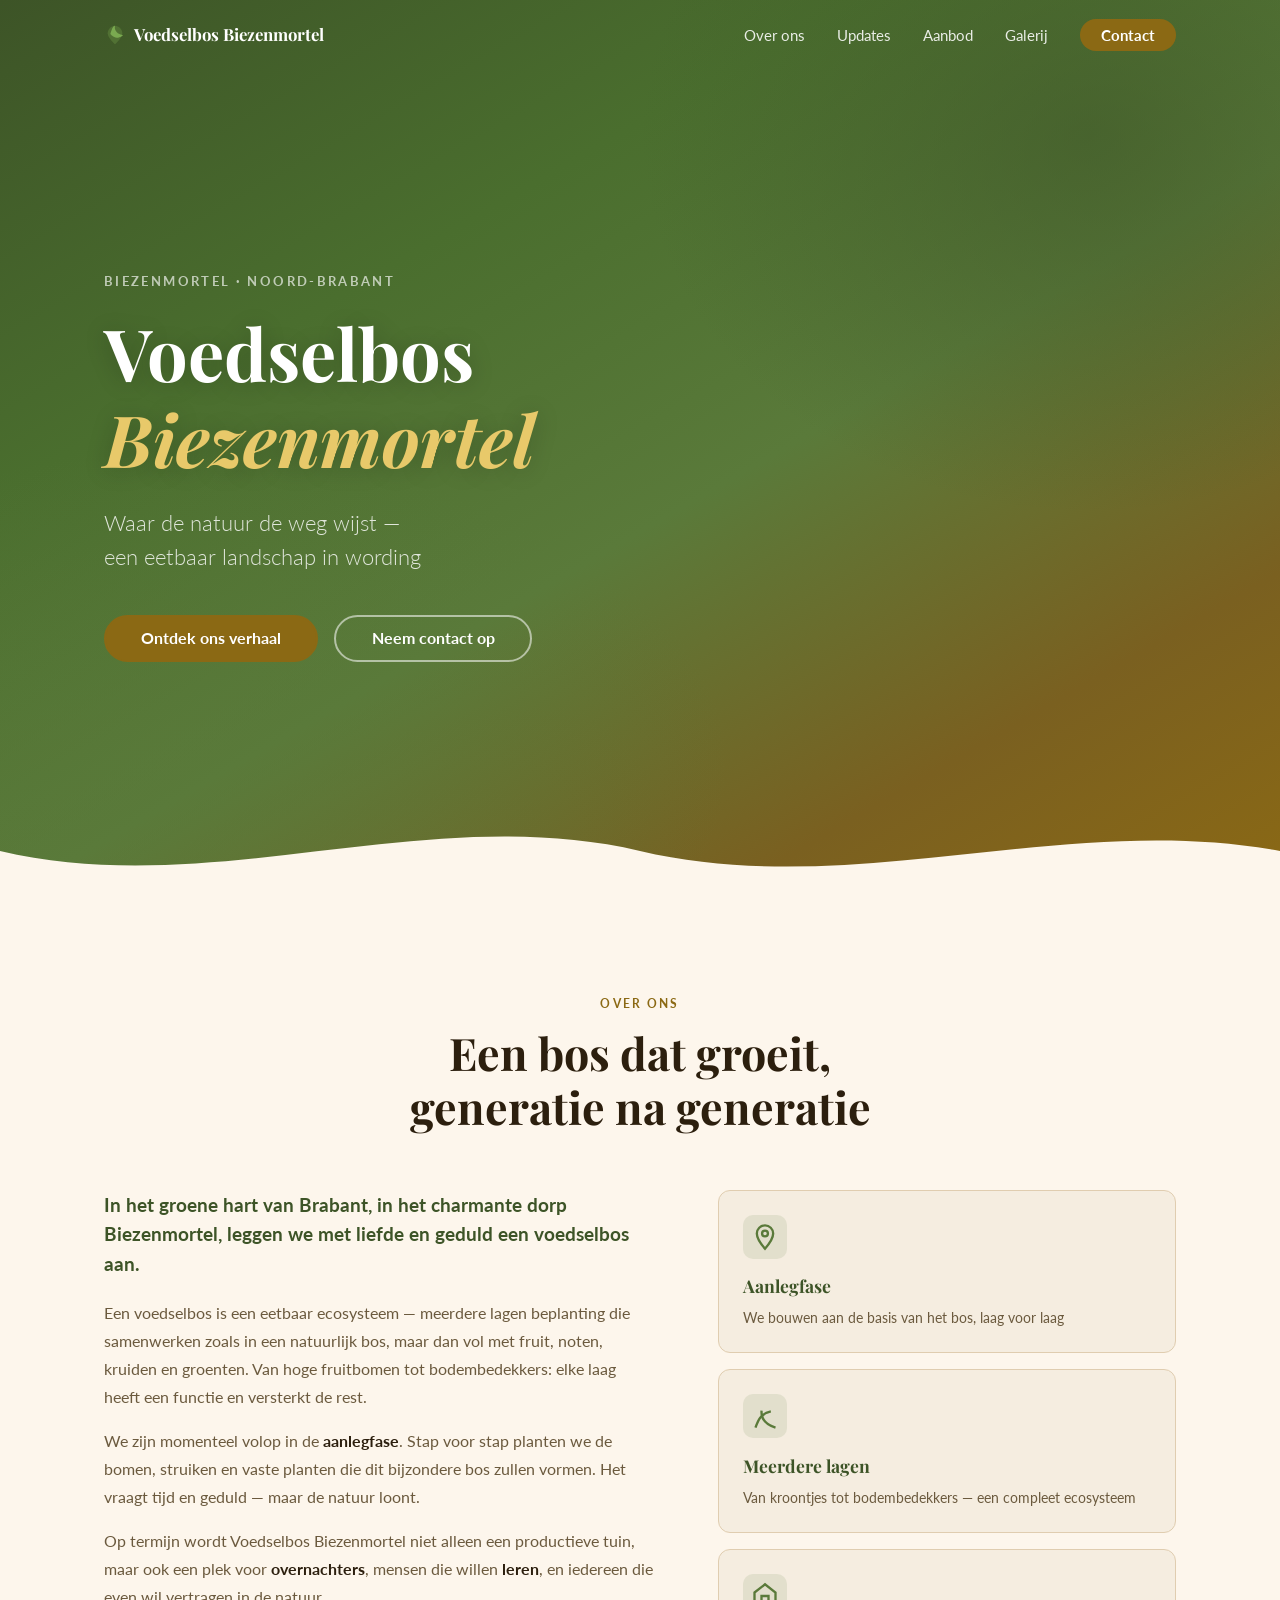
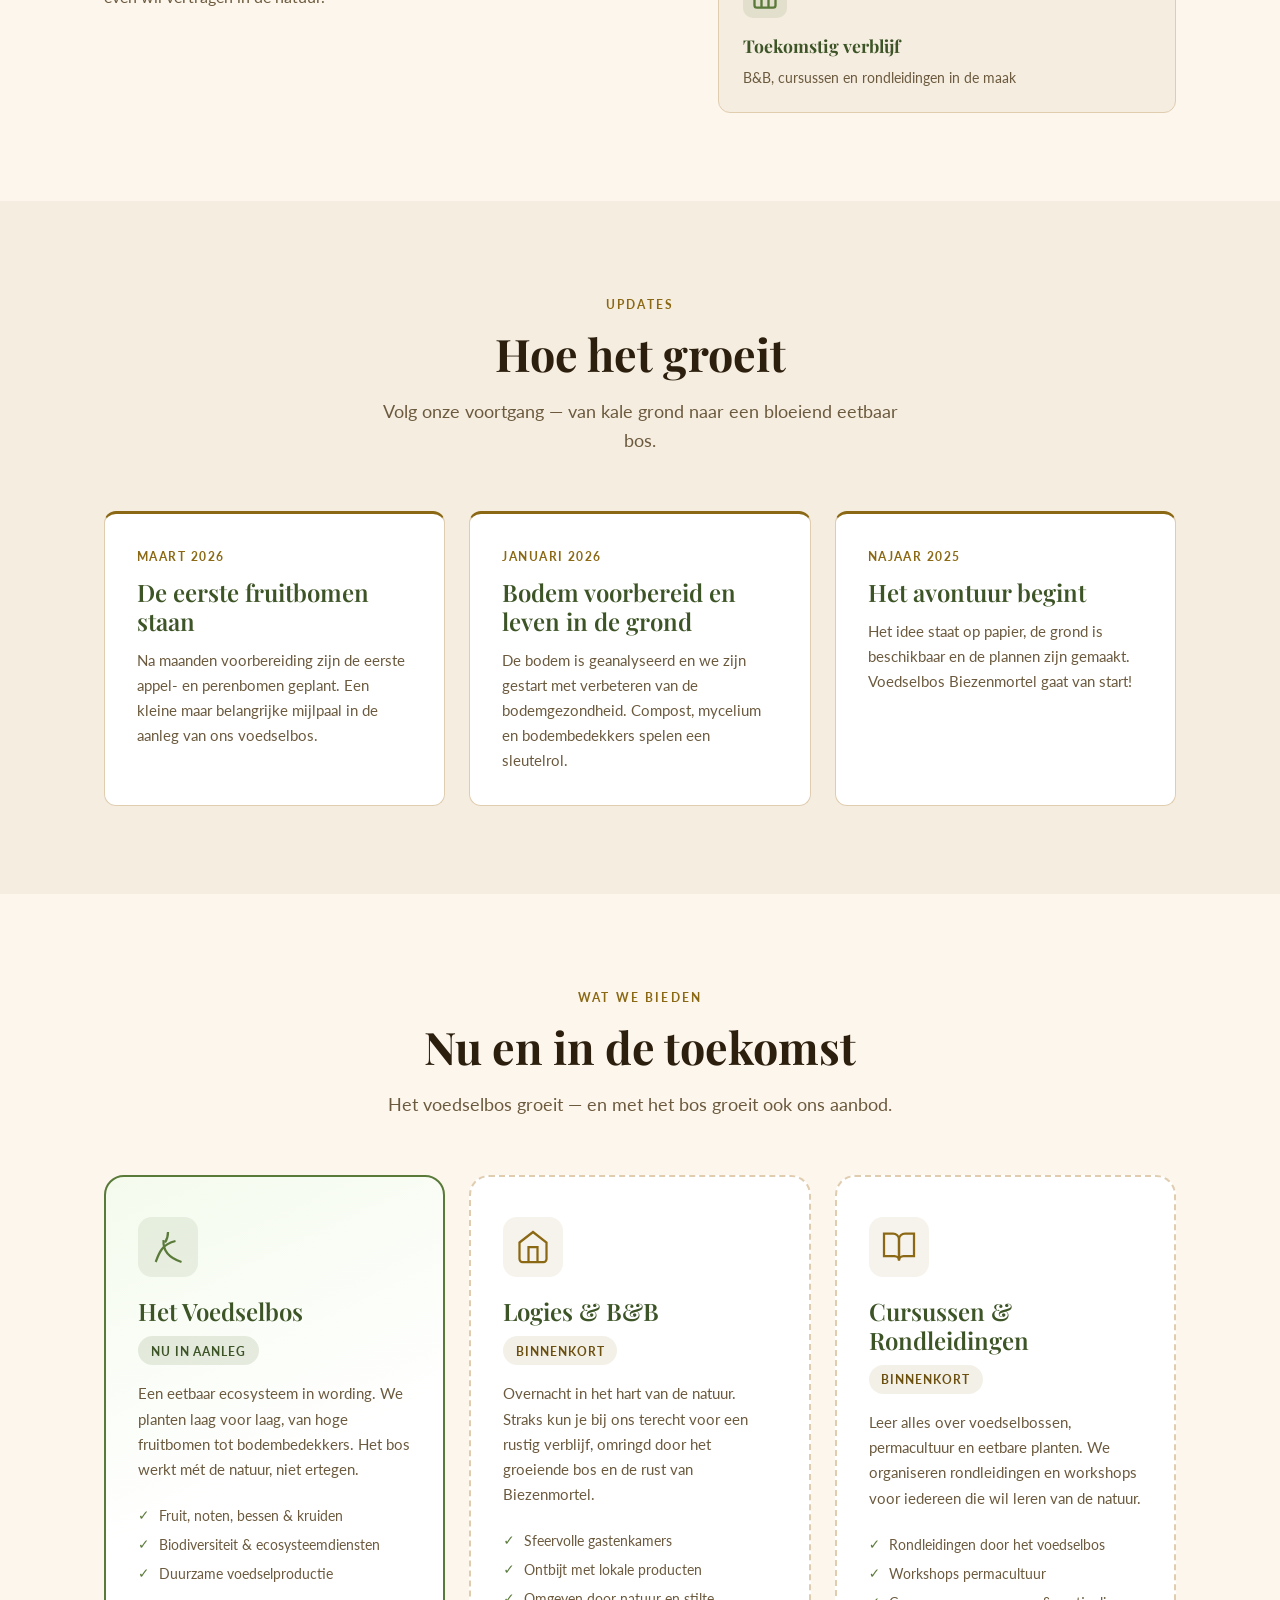
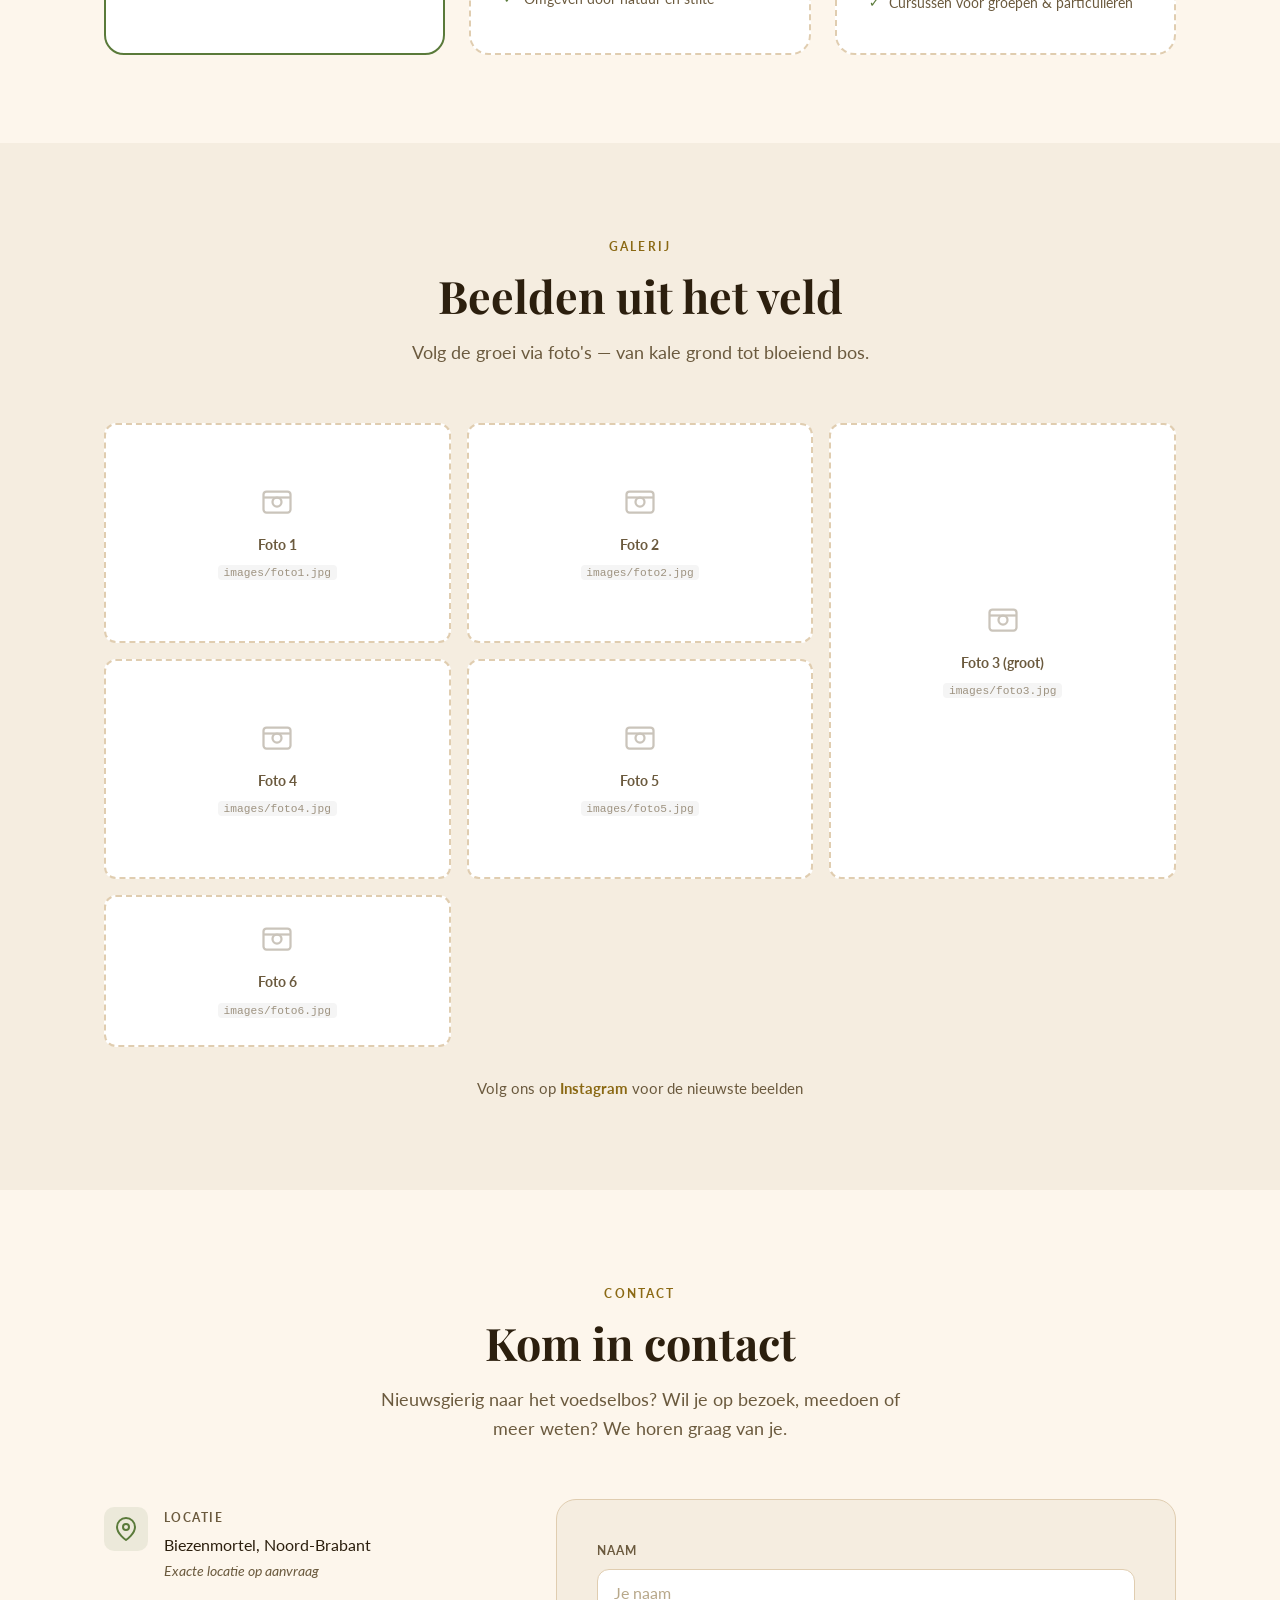
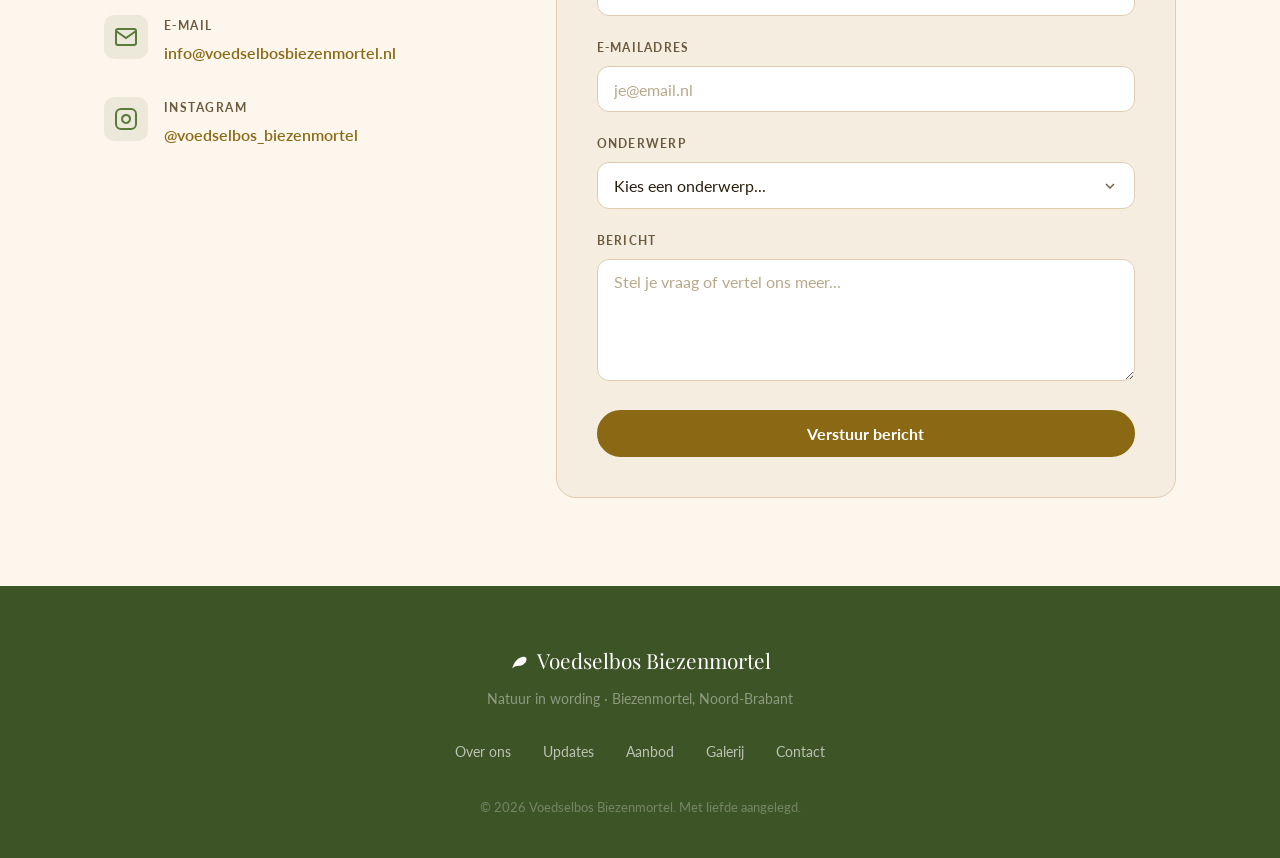
==== index.html @ 5e8f932d "Update index.html Contactgegevens aangepast en tevens test" ====
<!DOCTYPE html>
<html lang="nl">
<head>
  <meta charset="UTF-8">
  <meta name="viewport" content="width=device-width, initial-scale=1.0">
  <title>Voedselbos Biezenmortel — Natuur in wording</title>
  <meta name="description" content="Voedselbos Biezenmortel is een groeiend eetbaar bos in het hart van Brabant. Straks ook met logies (B&amp;B), cursussen en rondleidingen.">
  <meta property="og:title" content="Voedselbos Biezenmortel">
  <meta property="og:description" content="Een groeiend eetbaar landschap in het hart van Brabant — voor mens en natuur.">
  <meta property="og:type" content="website">
  <meta property="og:locale" content="nl_NL">
  <link rel="preconnect" href="https://fonts.googleapis.com">
  <link rel="preconnect" href="https://fonts.gstatic.com" crossorigin>
  <link href="https://fonts.googleapis.com/css2?family=Playfair+Display:ital,wght@0,400;0,600;0,700;1,400&family=Lato:wght@300;400;700&display=swap" rel="stylesheet">
  <link rel="stylesheet" href="styles.css">
</head>
<body>

  <!-- ===================== NAVIGATIE ===================== -->
  <nav id="navbar">
    <div class="nav-container">
      <a href="#" class="nav-logo">
        <svg width="22" height="22" viewBox="0 0 24 24" fill="none" aria-hidden="true"><path d="M12 2C8 2 4 6 4 10c0 5 8 12 8 12s8-7 8-12c0-4-4-8-8-8z" fill="currentColor" opacity=".3"/><path d="M12 2c0 0-1 4 2 7s7 3 7 3-3 3-7 3-7-4-7-4 2-9 5-9z" fill="currentColor"/></svg>
        Voedselbos Biezenmortel
      </a>
      <button class="nav-toggle" id="navToggle" aria-label="Menu openen" aria-expanded="false">
        <span></span><span></span><span></span>
      </button>
      <ul class="nav-links" id="navLinks">
        <li><a href="#over">Over ons</a></li>
        <li><a href="#nieuws">Updates</a></li>
        <li><a href="#aanbod">Aanbod</a></li>
        <li><a href="#galerij">Galerij</a></li>
        <li><a href="#contact" class="nav-cta">Contact</a></li>
      </ul>
    </div>
  </nav>

  <!-- ===================== HERO ===================== -->
  <section id="hero">
    <div class="hero-bg"></div>
    <div class="hero-content">
      <p class="hero-label">Biezenmortel · Noord-Brabant</p>
      <h1>Voedselbos<br><em>Biezenmortel</em></h1>
      <p class="hero-tagline">Waar de natuur de weg wijst —<br>een eetbaar landschap in wording</p>
      <div class="hero-buttons">
        <a href="#over" class="btn btn-primary">Ontdek ons verhaal</a>
        <a href="#contact" class="btn btn-outline">Neem contact op</a>
      </div>
    </div>
    <div class="hero-wave">
      <svg viewBox="0 0 1440 100" preserveAspectRatio="none" xmlns="http://www.w3.org/2000/svg">
        <path d="M0,50 C240,100 480,0 720,50 C960,100 1200,10 1440,50 L1440,100 L0,100 Z" fill="#fdf6ec"/>
      </svg>
    </div>
  </section>

  <!-- ===================== OVER ONS ===================== -->
  <section id="over" class="section">
    <div class="container">
      <div class="section-header">
        <span class="section-label">Over ons</span>
        <h2>Een bos dat groeit,<br>generatie na generatie</h2>
      </div>
      <div class="over-grid">
        <div class="over-text">
          <p class="lead">In het groene hart van Brabant, in het charmante dorp Biezenmortel, leggen we met liefde en geduld een voedselbos aan.</p>
          <p>Een voedselbos is een eetbaar ecosysteem — meerdere lagen beplanting die samenwerken zoals in een natuurlijk bos, maar dan vol met fruit, noten, kruiden en groenten. Van hoge fruitbomen tot bodembedekkers: elke laag heeft een functie en versterkt de rest.</p>
          <p>We zijn momenteel volop in de <strong>aanlegfase</strong>. Stap voor stap planten we de bomen, struiken en vaste planten die dit bijzondere bos zullen vormen. Het vraagt tijd en geduld — maar de natuur loont.</p>
          <p>Op termijn wordt Voedselbos Biezenmortel niet alleen een productieve tuin, maar ook een plek voor <strong>overnachters</strong>, mensen die willen <strong>leren</strong>, en iedereen die even wil vertragen in de natuur.</p>
        </div>
        <div class="over-stats">
          <div class="stat-card">
            <span class="stat-icon">
              <svg width="28" height="28" viewBox="0 0 24 24" fill="none" stroke="currentColor" stroke-width="2"><path d="M12 2a7 7 0 0 1 7 7c0 5-7 13-7 13S5 14 5 9a7 7 0 0 1 7-7z"/><circle cx="12" cy="9" r="2.5"/></svg>
            </span>
            <strong>Aanlegfase</strong>
            <p>We bouwen aan de basis van het bos, laag voor laag</p>
          </div>
          <div class="stat-card">
            <span class="stat-icon">
              <svg width="28" height="28" viewBox="0 0 24 24" fill="none" stroke="currentColor" stroke-width="2"><path d="M17 8C8 10 5.9 16.17 3.82 22"/><path d="M9.05 7.4C8.5 14 12 19 21 22"/></svg>
            </span>
            <strong>Meerdere lagen</strong>
            <p>Van kroontjes tot bodembedekkers — een compleet ecosysteem</p>
          </div>
          <div class="stat-card">
            <span class="stat-icon">
              <svg width="28" height="28" viewBox="0 0 24 24" fill="none" stroke="currentColor" stroke-width="2"><path d="M3 9l9-7 9 7v11a2 2 0 0 1-2 2H5a2 2 0 0 1-2-2z"/><polyline points="9 22 9 12 15 12 15 22"/></svg>
            </span>
            <strong>Toekomstig verblijf</strong>
            <p>B&amp;B, cursussen en rondleidingen in de maak</p>
          </div>
        </div>
      </div>
    </div>
  </section>

  <!-- ===================== NIEUWS / UPDATES ===================== -->
  <section id="nieuws" class="section section-alt">
    <div class="container">
      <div class="section-header">
        <span class="section-label">Updates</span>
        <h2>Hoe het groeit</h2>
        <p class="section-intro">Volg onze voortgang — van kale grond naar een bloeiend eetbaar bos.</p>
      </div>
      <div class="nieuws-grid">
        <article class="nieuws-card">
          <div class="nieuws-datum">Maart 2026</div>
          <h3>De eerste fruitbomen staan</h3>
          <p>Na maanden voorbereiding zijn de eerste appel- en perenbomen geplant. Een kleine maar belangrijke mijlpaal in de aanleg van ons voedselbos.</p>
          <!-- UPDATE: Vervang door jouw eigen nieuwsbericht -->
        </article>
        <article class="nieuws-card">
          <div class="nieuws-datum">Januari 2026</div>
          <h3>Bodem voorbereid en leven in de grond</h3>
          <p>De bodem is geanalyseerd en we zijn gestart met verbeteren van de bodemgezondheid. Compost, mycelium en bodembedekkers spelen een sleutelrol.</p>
          <!-- UPDATE: Vervang door jouw eigen nieuwsbericht -->
        </article>
        <article class="nieuws-card">
          <div class="nieuws-datum">Najaar 2025</div>
          <h3>Het avontuur begint</h3>
          <p>Het idee staat op papier, de grond is beschikbaar en de plannen zijn gemaakt. Voedselbos Biezenmortel gaat van start!</p>
          <!-- UPDATE: Vervang door jouw eigen nieuwsbericht -->
        </article>
      </div>
    </div>
  </section>

  <!-- ===================== AANBOD ===================== -->
  <section id="aanbod" class="section">
    <div class="container">
      <div class="section-header">
        <span class="section-label">Wat we bieden</span>
        <h2>Nu en in de toekomst</h2>
        <p class="section-intro">Het voedselbos groeit — en met het bos groeit ook ons aanbod.</p>
      </div>
      <div class="aanbod-grid">
        <div class="aanbod-card aanbod-active">
          <div class="aanbod-icon">
            <svg width="36" height="36" viewBox="0 0 24 24" fill="none" stroke="currentColor" stroke-width="1.5"><path d="M17 8C8 10 5.9 16.17 3.82 22"/><path d="M9.05 7.4C8.5 14 12 19 21 22"/><path d="M12 2c0 4-2 7-2 7"/></svg>
          </div>
          <h3>Het Voedselbos</h3>
          <span class="badge badge-active">Nu in aanleg</span>
          <p>Een eetbaar ecosysteem in wording. We planten laag voor laag, van hoge fruitbomen tot bodembedekkers. Het bos werkt mét de natuur, niet ertegen.</p>
          <ul>
            <li>Fruit, noten, bessen &amp; kruiden</li>
            <li>Biodiversiteit &amp; ecosysteemdiensten</li>
            <li>Duurzame voedselproductie</li>
          </ul>
        </div>
        <div class="aanbod-card aanbod-toekomst">
          <div class="aanbod-icon">
            <svg width="36" height="36" viewBox="0 0 24 24" fill="none" stroke="currentColor" stroke-width="1.5"><path d="M3 9l9-7 9 7v11a2 2 0 0 1-2 2H5a2 2 0 0 1-2-2z"/><polyline points="9 22 9 12 15 12 15 22"/></svg>
          </div>
          <h3>Logies &amp; B&amp;B</h3>
          <span class="badge badge-toekomst">Binnenkort</span>
          <p>Overnacht in het hart van de natuur. Straks kun je bij ons terecht voor een rustig verblijf, omringd door het groeiende bos en de rust van Biezenmortel.</p>
          <ul>
            <li>Sfeervolle gastenkamers</li>
            <li>Ontbijt met lokale producten</li>
            <li>Omgeven door natuur en stilte</li>
          </ul>
        </div>
        <div class="aanbod-card aanbod-toekomst">
          <div class="aanbod-icon">
            <svg width="36" height="36" viewBox="0 0 24 24" fill="none" stroke="currentColor" stroke-width="1.5"><path d="M2 3h6a4 4 0 0 1 4 4v14a3 3 0 0 0-3-3H2z"/><path d="M22 3h-6a4 4 0 0 0-4 4v14a3 3 0 0 1 3-3h7z"/></svg>
          </div>
          <h3>Cursussen &amp; Rondleidingen</h3>
          <span class="badge badge-toekomst">Binnenkort</span>
          <p>Leer alles over voedselbossen, permacultuur en eetbare planten. We organiseren rondleidingen en workshops voor iedereen die wil leren van de natuur.</p>
          <ul>
            <li>Rondleidingen door het voedselbos</li>
            <li>Workshops permacultuur</li>
            <li>Cursussen voor groepen &amp; particulieren</li>
          </ul>
        </div>
      </div>
    </div>
  </section>

  <!-- ===================== GALERIJ ===================== -->
  <section id="galerij" class="section section-alt">
    <div class="container">
      <div class="section-header">
        <span class="section-label">Galerij</span>
        <h2>Beelden uit het veld</h2>
        <p class="section-intro">Volg de groei via foto's — van kale grond tot bloeiend bos.</p>
      </div>
      <div class="galerij-grid">
        <!--
          HOE FOTO'S TOEVOEGEN:
          1. Maak een map 'images/' in deze projectmap
          2. Zet je foto's daarin (bijv. foto1.jpg, foto2.jpg, ...)
          3. Vervang elke <div class="foto-placeholder"> door:
             <img src="images/foto1.jpg" alt="Jouw beschrijving" class="galerij-foto">
        -->
        <div class="foto-placeholder">
          <div class="foto-inner">
            <svg width="36" height="36" viewBox="0 0 24 24" fill="none" stroke="currentColor" stroke-width="1.5" aria-hidden="true"><rect x="3" y="5" width="18" height="14" rx="2"/><circle cx="12" cy="12" r="3"/><path d="M3 9h18"/></svg>
            <p>Foto 1</p>
            <small><code>images/foto1.jpg</code></small>
          </div>
        </div>
        <div class="foto-placeholder">
          <div class="foto-inner">
            <svg width="36" height="36" viewBox="0 0 24 24" fill="none" stroke="currentColor" stroke-width="1.5" aria-hidden="true"><rect x="3" y="5" width="18" height="14" rx="2"/><circle cx="12" cy="12" r="3"/><path d="M3 9h18"/></svg>
            <p>Foto 2</p>
            <small><code>images/foto2.jpg</code></small>
          </div>
        </div>
        <div class="foto-placeholder foto-tall">
          <div class="foto-inner">
            <svg width="36" height="36" viewBox="0 0 24 24" fill="none" stroke="currentColor" stroke-width="1.5" aria-hidden="true"><rect x="3" y="5" width="18" height="14" rx="2"/><circle cx="12" cy="12" r="3"/><path d="M3 9h18"/></svg>
            <p>Foto 3 (groot)</p>
            <small><code>images/foto3.jpg</code></small>
          </div>
        </div>
        <div class="foto-placeholder">
          <div class="foto-inner">
            <svg width="36" height="36" viewBox="0 0 24 24" fill="none" stroke="currentColor" stroke-width="1.5" aria-hidden="true"><rect x="3" y="5" width="18" height="14" rx="2"/><circle cx="12" cy="12" r="3"/><path d="M3 9h18"/></svg>
            <p>Foto 4</p>
            <small><code>images/foto4.jpg</code></small>
          </div>
        </div>
        <div class="foto-placeholder">
          <div class="foto-inner">
            <svg width="36" height="36" viewBox="0 0 24 24" fill="none" stroke="currentColor" stroke-width="1.5" aria-hidden="true"><rect x="3" y="5" width="18" height="14" rx="2"/><circle cx="12" cy="12" r="3"/><path d="M3 9h18"/></svg>
            <p>Foto 5</p>
            <small><code>images/foto5.jpg</code></small>
          </div>
        </div>
        <div class="foto-placeholder">
          <div class="foto-inner">
            <svg width="36" height="36" viewBox="0 0 24 24" fill="none" stroke="currentColor" stroke-width="1.5" aria-hidden="true"><rect x="3" y="5" width="18" height="14" rx="2"/><circle cx="12" cy="12" r="3"/><path d="M3 9h18"/></svg>
            <p>Foto 6</p>
            <small><code>images/foto6.jpg</code></small>
          </div>
        </div>
      </div>
      <p class="galerij-hint">Volg ons op <a href="https://instagram.com/voedselbos_biezenmortel" target="_blank" rel="noopener">Instagram</a> voor de nieuwste beelden <!-- UPDATE: pas Instagram-link aan --></p>
    </div>
  </section>

  <!-- ===================== CONTACT ===================== -->
  <section id="contact" class="section">
    <div class="container">
      <div class="section-header">
        <span class="section-label">Contact</span>
        <h2>Kom in contact</h2>
        <p class="section-intro">Nieuwsgierig naar het voedselbos? Wil je op bezoek, meedoen of meer weten? We horen graag van je.</p>
      </div>
      <div class="contact-grid">
        <div class="contact-info">
          <div class="contact-item">
            <span class="contact-icon" aria-hidden="true">
              <svg width="24" height="24" viewBox="0 0 24 24" fill="none" stroke="currentColor" stroke-width="2"><path d="M21 10c0 7-9 13-9 13s-9-6-9-13a9 9 0 0 1 18 0z"/><circle cx="12" cy="10" r="3"/></svg>
            </span>
            <div>
              <strong>Locatie</strong>
              <p>Biezenmortel, Noord-Brabant<br><em>Exacte locatie op aanvraag</em></p>
              <!-- UPDATE: Voeg hier het exacte adres toe indien gewenst -->
            </div>
          </div>
          <div class="contact-item">
            <span class="contact-icon" aria-hidden="true">
              <svg width="24" height="24" viewBox="0 0 24 24" fill="none" stroke="currentColor" stroke-width="2"><path d="M4 4h16c1.1 0 2 .9 2 2v12c0 1.1-.9 2-2 2H4c-1.1 0-2-.9-2-2V6c0-1.1.9-2 2-2z"/><polyline points="22,6 12,13 2,6"/></svg>
            </span>
            <div>
              <strong>E-mail</strong>
              <!-- UPDATE: Vervang door jouw echte e-mailadres -->
              <p><a href="mailto:info@voedselbos-biezenmortel.nl">info@voedselbosbiezenmortel.nl</a></p>
            </div>
          </div>
          <div class="contact-item">
            <span class="contact-icon" aria-hidden="true">
              <svg width="24" height="24" viewBox="0 0 24 24" fill="none" stroke="currentColor" stroke-width="2"><rect x="2" y="2" width="20" height="20" rx="5"/><path d="M16 11.37A4 4 0 1 1 12.63 8 4 4 0 0 1 16 11.37z"/><line x1="17.5" y1="6.5" x2="17.51" y2="6.5"/></svg>
            </span>
            <div>
              <strong>Instagram</strong>
              <!-- UPDATE: Vervang door jouw echte Instagram-handle -->
              <p><a href="https://instagram.com/voedselbos_biezenmortel" target="_blank" rel="noopener">@voedselbos_biezenmortel</a></p>
            </div>
          </div>
        </div>

        <!--
          CONTACTFORMULIER:
          Dit formulier gebruikt mailto: — het opent de e-mailclient van de bezoeker.
          Voor een volledig werkend formulier zonder e-mailclient: gebruik Formspree.io (gratis plan)
          Stap: ga naar formspree.io, maak een form aan, vervang action="mailto:..." door
          action="https://formspree.io/f/JOUW_FORM_ID"
        -->
        <form class="contact-form" action="mailto:info@voedselbos-biezenmortel.nl" method="post" enctype="text/plain">
          <div class="form-group">
            <label for="naam">Naam</label>
            <input type="text" id="naam" name="naam" placeholder="Je naam" required autocomplete="name">
          </div>
          <div class="form-group">
            <label for="email">E-mailadres</label>
            <input type="email" id="email" name="email" placeholder="je@email.nl" required autocomplete="email">
          </div>
          <div class="form-group">
            <label for="onderwerp">Onderwerp</label>
            <select id="onderwerp" name="onderwerp">
              <option value="">Kies een onderwerp...</option>
              <option value="bezoek">Bezoek aan het voedselbos</option>
              <option value="bb">Logies &amp; B&amp;B</option>
              <option value="cursus">Cursus of rondleiding</option>
              <option value="anders">Anders</option>
            </select>
          </div>
          <div class="form-group">
            <label for="bericht">Bericht</label>
            <textarea id="bericht" name="bericht" rows="5" placeholder="Stel je vraag of vertel ons meer..." required></textarea>
          </div>
          <button type="submit" class="btn btn-primary btn-full">Verstuur bericht</button>
        </form>
      </div>
    </div>
  </section>

  <!-- ===================== FOOTER ===================== -->
  <footer id="footer">
    <div class="container">
      <div class="footer-content">
        <p class="footer-logo">
          <svg width="20" height="20" viewBox="0 0 24 24" fill="currentColor" aria-hidden="true"><path d="M17 8C8 10 5.9 16.17 3.82 22c2.5-2 5.5-3 8.18-3C16.68 19 21 15 21 11c0-1.5-.5-3-4-3z"/></svg>
          Voedselbos Biezenmortel
        </p>
        <p class="footer-tagline">Natuur in wording · Biezenmortel, Noord-Brabant</p>
        <nav class="footer-nav" aria-label="Footer navigatie">
          <a href="#over">Over ons</a>
          <a href="#nieuws">Updates</a>
          <a href="#aanbod">Aanbod</a>
          <a href="#galerij">Galerij</a>
          <a href="#contact">Contact</a>
        </nav>
        <p class="footer-copy">&copy; 2026 Voedselbos Biezenmortel. Met liefde aangelegd.</p>
      </div>
    </div>
  </footer>

  <script src="script.js"></script>
</body>
</html>
---- styles.css ----
/* ======================================================
   VOEDSELBOS BIEZENMORTEL — STYLESHEET
   Palet: Warm & organisch (ivoor, oker, warmgroen)
   ====================================================== */

/* ── Reset & Base ─────────────────────────────────────── */
*, *::before, *::after {
  box-sizing: border-box;
  margin: 0;
  padding: 0;
}

:root {
  --bg:           #fdf6ec;
  --accent:       #8b6914;
  --accent-dark:  #6b5010;
  --accent-light: #c49a2a;
  --green:        #5a7a3a;
  --green-dark:   #3d5427;
  --green-light:  #7aaa50;
  --text:         #2c1f0e;
  --text-light:   #6b5a3e;
  --card-bg:      #f5ede0;
  --border:       #e0cdb0;
  --white:        #ffffff;

  --font-heading: 'Playfair Display', Georgia, 'Times New Roman', serif;
  --font-body:    'Lato', 'Helvetica Neue', system-ui, sans-serif;

  --radius:    12px;
  --radius-lg: 20px;
  --shadow:    0 4px 20px rgba(44, 31, 14, 0.1);
  --shadow-lg: 0 10px 40px rgba(44, 31, 14, 0.15);
  --transition: 0.3s ease;
}

html {
  scroll-behavior: smooth;
  font-size: 16px;
}

body {
  font-family: var(--font-body);
  color: var(--text);
  background: var(--bg);
  line-height: 1.75;
  -webkit-font-smoothing: antialiased;
  -moz-osx-font-smoothing: grayscale;
}

/* ── Typography ───────────────────────────────────────── */
h1, h2, h3, h4 {
  font-family: var(--font-heading);
  line-height: 1.2;
}

h1 { font-size: clamp(2.4rem, 6vw, 4.5rem); font-weight: 700; }
h2 { font-size: clamp(1.8rem, 4vw, 2.8rem); font-weight: 700; }
h3 { font-size: clamp(1.15rem, 2.5vw, 1.5rem); font-weight: 600; }

p { margin-bottom: 1rem; }
p:last-child { margin-bottom: 0; }

a {
  color: var(--accent);
  text-decoration: none;
  transition: color var(--transition);
}
a:hover { color: var(--accent-dark); }

ul { list-style: none; }
img { max-width: 100%; height: auto; display: block; }

/* ── Layout ───────────────────────────────────────────── */
.container {
  max-width: 1120px;
  margin: 0 auto;
  padding: 0 1.5rem;
}

.section {
  padding: 5.5rem 0;
}

.section-alt {
  background: var(--card-bg);
}

.section-header {
  text-align: center;
  margin-bottom: 3.5rem;
}

.section-label {
  display: inline-block;
  font-family: var(--font-body);
  font-size: 0.75rem;
  font-weight: 700;
  letter-spacing: 0.18em;
  text-transform: uppercase;
  color: var(--accent);
  margin-bottom: 0.75rem;
}

.section-header h2 {
  color: var(--text);
  margin-bottom: 1rem;
}

.section-intro {
  font-size: 1.1rem;
  color: var(--text-light);
  max-width: 520px;
  margin: 0 auto;
  line-height: 1.65;
}

/* ── Buttons ──────────────────────────────────────────── */
.btn {
  display: inline-flex;
  align-items: center;
  justify-content: center;
  padding: 0.85rem 2.2rem;
  border-radius: 50px;
  font-family: var(--font-body);
  font-size: 1rem;
  font-weight: 700;
  cursor: pointer;
  transition: all var(--transition);
  text-decoration: none;
  border: 2px solid transparent;
  gap: 0.5rem;
  line-height: 1;
}

.btn-primary {
  background: var(--accent);
  color: var(--white);
  border-color: var(--accent);
}
.btn-primary:hover {
  background: var(--accent-dark);
  border-color: var(--accent-dark);
  color: var(--white);
  transform: translateY(-2px);
  box-shadow: 0 6px 24px rgba(139, 105, 20, 0.35);
}

.btn-outline {
  background: transparent;
  color: var(--white);
  border-color: rgba(255, 255, 255, 0.55);
}
.btn-outline:hover {
  background: rgba(255, 255, 255, 0.15);
  border-color: var(--white);
  color: var(--white);
  transform: translateY(-2px);
}

.btn-full { width: 100%; }


/* ======================================================
   NAVIGATION
   ====================================================== */
#navbar {
  position: fixed;
  top: 0;
  left: 0;
  right: 0;
  z-index: 1000;
  padding: 1.25rem 0;
  transition: background var(--transition), padding var(--transition), box-shadow var(--transition);
}

#navbar.scrolled {
  background: rgba(253, 246, 236, 0.96);
  backdrop-filter: blur(12px);
  -webkit-backdrop-filter: blur(12px);
  box-shadow: 0 2px 20px rgba(44, 31, 14, 0.1);
  padding: 0.65rem 0;
}

.nav-container {
  max-width: 1120px;
  margin: 0 auto;
  padding: 0 1.5rem;
  display: flex;
  align-items: center;
  justify-content: space-between;
  gap: 2rem;
}

.nav-logo {
  display: flex;
  align-items: center;
  gap: 0.5rem;
  font-family: var(--font-heading);
  font-size: 1.05rem;
  font-weight: 700;
  color: var(--white);
  text-decoration: none;
  transition: color var(--transition);
  white-space: nowrap;
  flex-shrink: 0;
}
.nav-logo svg { color: var(--green-light); transition: color var(--transition); }
#navbar.scrolled .nav-logo { color: var(--green-dark); }
#navbar.scrolled .nav-logo svg { color: var(--green); }

.nav-links {
  display: flex;
  align-items: center;
  gap: 2rem;
}

.nav-links li a {
  color: rgba(255, 255, 255, 0.88);
  font-size: 0.95rem;
  font-weight: 400;
  transition: color var(--transition);
  text-decoration: none;
}
.nav-links li a:hover { color: var(--white); }
#navbar.scrolled .nav-links li a { color: var(--text-light); }
#navbar.scrolled .nav-links li a:hover { color: var(--accent); }

.nav-cta {
  background: var(--accent) !important;
  color: var(--white) !important;
  padding: 0.45rem 1.3rem;
  border-radius: 50px;
  font-weight: 700 !important;
  transition: background var(--transition), transform var(--transition) !important;
}
.nav-cta:hover {
  background: var(--accent-dark) !important;
  transform: translateY(-1px);
  color: var(--white) !important;
}

.nav-toggle {
  display: none;
  flex-direction: column;
  gap: 5px;
  background: none;
  border: none;
  cursor: pointer;
  padding: 6px;
}
.nav-toggle span {
  display: block;
  width: 24px;
  height: 2px;
  background: var(--white);
  border-radius: 2px;
  transition: all var(--transition);
}
#navbar.scrolled .nav-toggle span { background: var(--text); }


/* ======================================================
   HERO
   ====================================================== */
#hero {
  position: relative;
  min-height: 100svh;
  display: flex;
  align-items: center;
  overflow: hidden;
}

.hero-bg {
  position: absolute;
  inset: 0;
  background: linear-gradient(
    150deg,
    var(--green-dark)   0%,
    #4a6e2e            30%,
    var(--green)        55%,
    #7a6020            80%,
    var(--accent)      100%
  );
}
.hero-bg::before {
  content: '';
  position: absolute;
  inset: 0;
  background:
    radial-gradient(ellipse 60% 50% at 15% 85%, rgba(90, 122, 58, 0.45) 0%, transparent 70%),
    radial-gradient(ellipse 50% 60% at 85% 15%, rgba(61, 84, 39, 0.55) 0%, transparent 70%);
}

.hero-content {
  position: relative;
  z-index: 1;
  max-width: 1120px;
  width: 100%;
  margin: 0 auto;
  padding: 9rem 1.5rem 7rem;
  color: var(--white);
}

.hero-label {
  font-size: 0.82rem;
  font-weight: 700;
  letter-spacing: 0.18em;
  text-transform: uppercase;
  color: rgba(255, 255, 255, 0.65);
  margin-bottom: 1rem;
}

.hero-content h1 {
  color: var(--white);
  margin-bottom: 1.5rem;
  text-shadow: 0 2px 24px rgba(0, 0, 0, 0.2);
}
.hero-content h1 em {
  font-style: italic;
  color: #e8c96a;
}

.hero-tagline {
  font-size: clamp(1.05rem, 2.5vw, 1.35rem);
  color: rgba(255, 255, 255, 0.82);
  font-weight: 300;
  line-height: 1.6;
  margin-bottom: 2.5rem;
  max-width: 520px;
}

.hero-buttons {
  display: flex;
  gap: 1rem;
  flex-wrap: wrap;
}

.hero-wave {
  position: absolute;
  bottom: -1px;
  left: 0;
  right: 0;
  z-index: 1;
  line-height: 0;
}
.hero-wave svg {
  width: 100%;
  height: clamp(50px, 8vw, 100px);
  display: block;
}


/* ======================================================
   OVER ONS
   ====================================================== */
.over-grid {
  display: grid;
  grid-template-columns: 1.2fr 1fr;
  gap: 4rem;
  align-items: start;
}

.over-text .lead {
  font-size: 1.2rem;
  font-weight: 700;
  color: var(--green-dark);
  margin-bottom: 1.25rem;
  line-height: 1.55;
}

.over-text p {
  color: var(--text-light);
}
.over-text strong { color: var(--text); }

.over-stats {
  display: flex;
  flex-direction: column;
  gap: 1rem;
}

.stat-card {
  background: var(--card-bg);
  border: 1px solid var(--border);
  border-radius: var(--radius);
  padding: 1.5rem;
  display: flex;
  flex-direction: column;
  gap: 0.3rem;
  transition: transform var(--transition), box-shadow var(--transition);
}
.stat-card:hover {
  transform: translateX(4px);
  box-shadow: var(--shadow);
}

.stat-icon {
  width: 44px;
  height: 44px;
  background: rgba(90, 122, 58, 0.12);
  border-radius: 10px;
  display: flex;
  align-items: center;
  justify-content: center;
  color: var(--green);
  margin-bottom: 0.5rem;
}

.stat-card strong {
  font-family: var(--font-heading);
  font-size: 1.1rem;
  color: var(--green-dark);
}
.stat-card p {
  font-size: 0.9rem;
  color: var(--text-light);
  margin: 0;
  line-height: 1.5;
}


/* ======================================================
   NIEUWS / UPDATES
   ====================================================== */
.nieuws-grid {
  display: grid;
  grid-template-columns: repeat(3, 1fr);
  gap: 1.5rem;
}

.nieuws-card {
  background: var(--white);
  border-radius: var(--radius);
  padding: 2rem;
  border: 1px solid var(--border);
  border-top: 3px solid var(--accent);
  transition: transform var(--transition), box-shadow var(--transition);
}
.nieuws-card:hover {
  transform: translateY(-5px);
  box-shadow: var(--shadow-lg);
}

.nieuws-datum {
  font-size: 0.75rem;
  font-weight: 700;
  letter-spacing: 0.12em;
  text-transform: uppercase;
  color: var(--accent);
  margin-bottom: 0.7rem;
}

.nieuws-card h3 {
  color: var(--green-dark);
  margin-bottom: 0.75rem;
}

.nieuws-card p {
  font-size: 0.95rem;
  color: var(--text-light);
  margin: 0;
  line-height: 1.65;
}


/* ======================================================
   AANBOD
   ====================================================== */
.aanbod-grid {
  display: grid;
  grid-template-columns: repeat(3, 1fr);
  gap: 1.5rem;
}

.aanbod-card {
  background: var(--white);
  border-radius: var(--radius-lg);
  padding: 2.5rem 2rem;
  border: 2px solid var(--border);
  transition: transform var(--transition), box-shadow var(--transition);
}
.aanbod-card:hover {
  transform: translateY(-6px);
  box-shadow: var(--shadow-lg);
}

.aanbod-active {
  border-color: var(--green);
  background: linear-gradient(155deg, #f4fbed 0%, var(--white) 60%);
}

.aanbod-toekomst {
  border-style: dashed;
}

.aanbod-icon {
  width: 60px;
  height: 60px;
  background: rgba(90, 122, 58, 0.1);
  border-radius: 14px;
  display: flex;
  align-items: center;
  justify-content: center;
  color: var(--green);
  margin-bottom: 1.25rem;
}
.aanbod-toekomst .aanbod-icon {
  background: rgba(139, 105, 20, 0.08);
  color: var(--accent);
}

.aanbod-card h3 {
  color: var(--green-dark);
  margin-bottom: 0.6rem;
}

.aanbod-card p {
  color: var(--text-light);
  font-size: 0.95rem;
  margin-bottom: 1.5rem;
  line-height: 1.65;
}

.aanbod-card ul {
  display: flex;
  flex-direction: column;
  gap: 0.55rem;
}

.aanbod-card ul li {
  font-size: 0.9rem;
  color: var(--text-light);
  padding-left: 1.3rem;
  position: relative;
  line-height: 1.4;
}
.aanbod-card ul li::before {
  content: '✓';
  position: absolute;
  left: 0;
  color: var(--green);
  font-weight: 700;
  font-size: 0.85rem;
}

.badge {
  display: inline-flex;
  align-items: center;
  font-size: 0.73rem;
  font-weight: 700;
  letter-spacing: 0.08em;
  text-transform: uppercase;
  padding: 0.28rem 0.8rem;
  border-radius: 50px;
  margin-bottom: 1rem;
}
.badge-active {
  background: rgba(90, 122, 58, 0.14);
  color: var(--green-dark);
}
.badge-toekomst {
  background: rgba(139, 105, 20, 0.1);
  color: var(--accent-dark);
}


/* ======================================================
   GALERIJ
   ====================================================== */
.galerij-grid {
  display: grid;
  grid-template-columns: repeat(3, 1fr);
  grid-template-rows: 220px 220px;
  gap: 1rem;
  margin-bottom: 1.75rem;
}

.foto-placeholder,
.galerij-foto {
  border-radius: var(--radius);
  overflow: hidden;
}

.foto-placeholder {
  background: var(--white);
  border: 2px dashed var(--border);
  display: flex;
  align-items: center;
  justify-content: center;
  transition: border-color var(--transition), background var(--transition);
  cursor: pointer;
}
.foto-placeholder:hover {
  border-color: var(--accent);
  background: rgba(139, 105, 20, 0.03);
}

.foto-tall {
  grid-row: span 2;
}

.foto-inner {
  text-align: center;
  color: var(--text-light);
  padding: 1.5rem;
}
.foto-inner svg {
  margin: 0 auto 0.75rem;
  opacity: 0.35;
  display: block;
}
.foto-inner p {
  font-size: 0.9rem;
  font-weight: 700;
  color: var(--text-light);
  margin-bottom: 0.3rem;
}
.foto-inner small {
  font-size: 0.72rem;
  opacity: 0.65;
  display: block;
}
.foto-inner code {
  background: rgba(0, 0, 0, 0.06);
  padding: 0.1rem 0.35rem;
  border-radius: 4px;
  font-size: 0.7rem;
  font-family: 'SF Mono', Consolas, monospace;
}

/* Echte galerij-foto's (nadat je eigen afbeeldingen toevoegt) */
.galerij-foto {
  width: 100%;
  height: 100%;
  object-fit: cover;
  display: block;
}

.galerij-hint {
  text-align: center;
  color: var(--text-light);
  font-size: 0.95rem;
}
.galerij-hint a {
  font-weight: 700;
  color: var(--accent);
}


/* ======================================================
   CONTACT
   ====================================================== */
.contact-grid {
  display: grid;
  grid-template-columns: 1fr 1.6fr;
  gap: 4rem;
  align-items: start;
}

.contact-info {
  display: flex;
  flex-direction: column;
  gap: 2rem;
  padding-top: 0.5rem;
}

.contact-item {
  display: flex;
  gap: 1rem;
  align-items: flex-start;
}

.contact-icon {
  width: 44px;
  height: 44px;
  background: rgba(90, 122, 58, 0.1);
  border-radius: 10px;
  display: flex;
  align-items: center;
  justify-content: center;
  color: var(--green);
  flex-shrink: 0;
}

.contact-item strong {
  display: block;
  font-size: 0.75rem;
  font-weight: 700;
  letter-spacing: 0.12em;
  text-transform: uppercase;
  color: var(--text-light);
  margin-bottom: 0.3rem;
}

.contact-item p {
  color: var(--text);
  margin: 0;
  line-height: 1.55;
}
.contact-item em {
  font-size: 0.87rem;
  color: var(--text-light);
}
.contact-item a {
  color: var(--accent);
  font-weight: 600;
}

/* Form */
.contact-form {
  background: var(--card-bg);
  border-radius: var(--radius-lg);
  padding: 2.5rem;
  border: 1px solid var(--border);
}

.form-group {
  margin-bottom: 1.3rem;
}

.form-group label {
  display: block;
  font-size: 0.78rem;
  font-weight: 700;
  letter-spacing: 0.1em;
  text-transform: uppercase;
  color: var(--text-light);
  margin-bottom: 0.45rem;
}

.form-group input,
.form-group textarea,
.form-group select {
  width: 100%;
  padding: 0.8rem 1rem;
  border: 1.5px solid var(--border);
  border-radius: var(--radius);
  background: var(--white);
  color: var(--text);
  font-family: var(--font-body);
  font-size: 1rem;
  transition: border-color var(--transition), box-shadow var(--transition);
  resize: vertical;
  appearance: none;
  -webkit-appearance: none;
}

.form-group select {
  background-image: url("data:image/svg+xml,%3Csvg xmlns='http://www.w3.org/2000/svg' width='16' height='16' viewBox='0 0 24 24' fill='none' stroke='%236b5a3e' stroke-width='2'%3E%3Cpolyline points='6 9 12 15 18 9'/%3E%3C/svg%3E");
  background-repeat: no-repeat;
  background-position: right 1rem center;
  padding-right: 2.5rem;
  cursor: pointer;
}

.form-group input:focus,
.form-group textarea:focus,
.form-group select:focus {
  outline: none;
  border-color: var(--green);
  box-shadow: 0 0 0 3px rgba(90, 122, 58, 0.15);
}

.form-group input::placeholder,
.form-group textarea::placeholder {
  color: #b8a88a;
}


/* ======================================================
   FOOTER
   ====================================================== */
#footer {
  background: var(--green-dark);
  color: rgba(255, 255, 255, 0.75);
  padding: 3.5rem 0 2.5rem;
}

.footer-content { text-align: center; }

.footer-logo {
  display: inline-flex;
  align-items: center;
  gap: 0.5rem;
  font-family: var(--font-heading);
  font-size: 1.3rem;
  color: var(--white);
  margin-bottom: 0.5rem;
}

.footer-tagline {
  font-size: 0.88rem;
  opacity: 0.55;
  margin-bottom: 1.75rem;
}

.footer-nav {
  display: flex;
  justify-content: center;
  gap: 2rem;
  margin-bottom: 2rem;
  flex-wrap: wrap;
}

.footer-nav a {
  color: rgba(255, 255, 255, 0.65);
  font-size: 0.9rem;
  text-decoration: none;
  transition: color var(--transition);
}
.footer-nav a:hover { color: #e8c96a; }

.footer-copy {
  font-size: 0.8rem;
  opacity: 0.38;
  margin: 0;
}


/* ======================================================
   ANIMATIONS (Intersection Observer)
   ====================================================== */
.fade-in {
  opacity: 0;
  transform: translateY(18px);
  transition: opacity 0.55s ease, transform 0.55s ease;
}
.fade-in.visible {
  opacity: 1;
  transform: translateY(0);
}

/* ======================================================
   RESPONSIVE — Tablet (≤ 960px)
   ====================================================== */
@media (max-width: 960px) {
  .over-grid {
    grid-template-columns: 1fr;
    gap: 2.5rem;
  }

  .nieuws-grid {
    grid-template-columns: 1fr 1fr;
  }

  .aanbod-grid {
    grid-template-columns: 1fr;
    max-width: 560px;
    margin: 0 auto;
  }

  .galerij-grid {
    grid-template-columns: repeat(2, 1fr);
    grid-template-rows: auto;
  }
  .foto-tall {
    grid-row: span 1;
  }

  .contact-grid {
    grid-template-columns: 1fr;
    gap: 2.5rem;
  }
}


/* ======================================================
   RESPONSIVE — Mobile (≤ 768px)
   ====================================================== */
@media (max-width: 768px) {
  .section { padding: 3.5rem 0; }

  /* Nav mobile */
  .nav-toggle { display: flex; }

  .nav-links {
    display: none;
    position: absolute;
    top: 100%;
    left: 0;
    right: 0;
    background: var(--bg);
    flex-direction: column;
    align-items: flex-start;
    padding: 1.5rem;
    gap: 1rem;
    box-shadow: 0 8px 30px rgba(44, 31, 14, 0.12);
    border-top: 1px solid var(--border);
  }
  .nav-links.open { display: flex; }
  .nav-links li a { color: var(--text-light) !important; font-size: 1.05rem; }
  .nav-cta { margin-top: 0.5rem; }

  /* Hero */
  .hero-buttons {
    flex-direction: column;
    align-items: flex-start;
    gap: 0.75rem;
  }
  .btn { width: 100%; max-width: 280px; justify-content: center; }

  /* Nieuws */
  .nieuws-grid { grid-template-columns: 1fr; }

  /* Galerij */
  .galerij-grid {
    grid-template-columns: 1fr 1fr;
    grid-template-rows: auto;
    gap: 0.75rem;
  }
  .galerij-grid .foto-placeholder:nth-child(3) {
    grid-column: span 2;
  }

  /* Contact form */
  .contact-form { padding: 1.75rem; }

  /* Footer nav */
  .footer-nav { gap: 1rem 1.75rem; }
}

@media (max-width: 480px) {
  .galerij-grid { grid-template-columns: 1fr; }
  .galerij-grid .foto-placeholder:nth-child(3) { grid-column: span 1; }
}
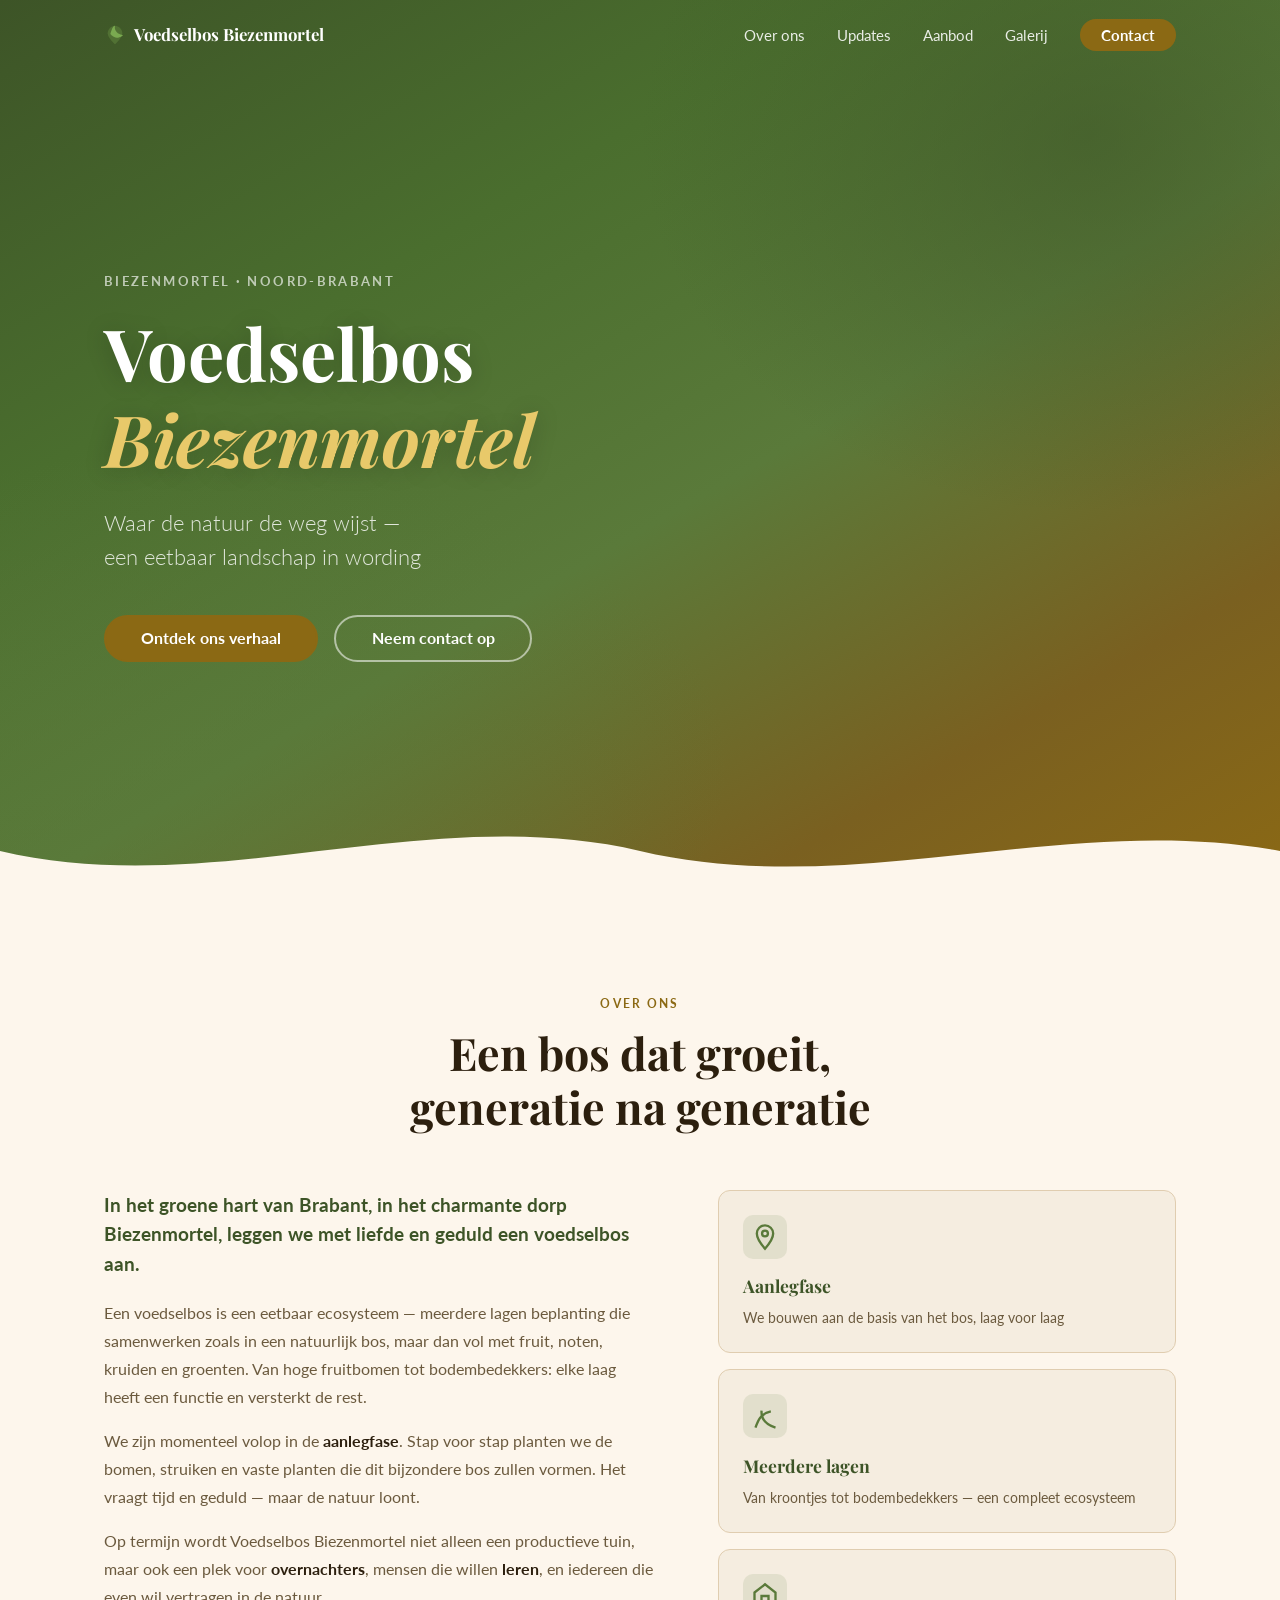
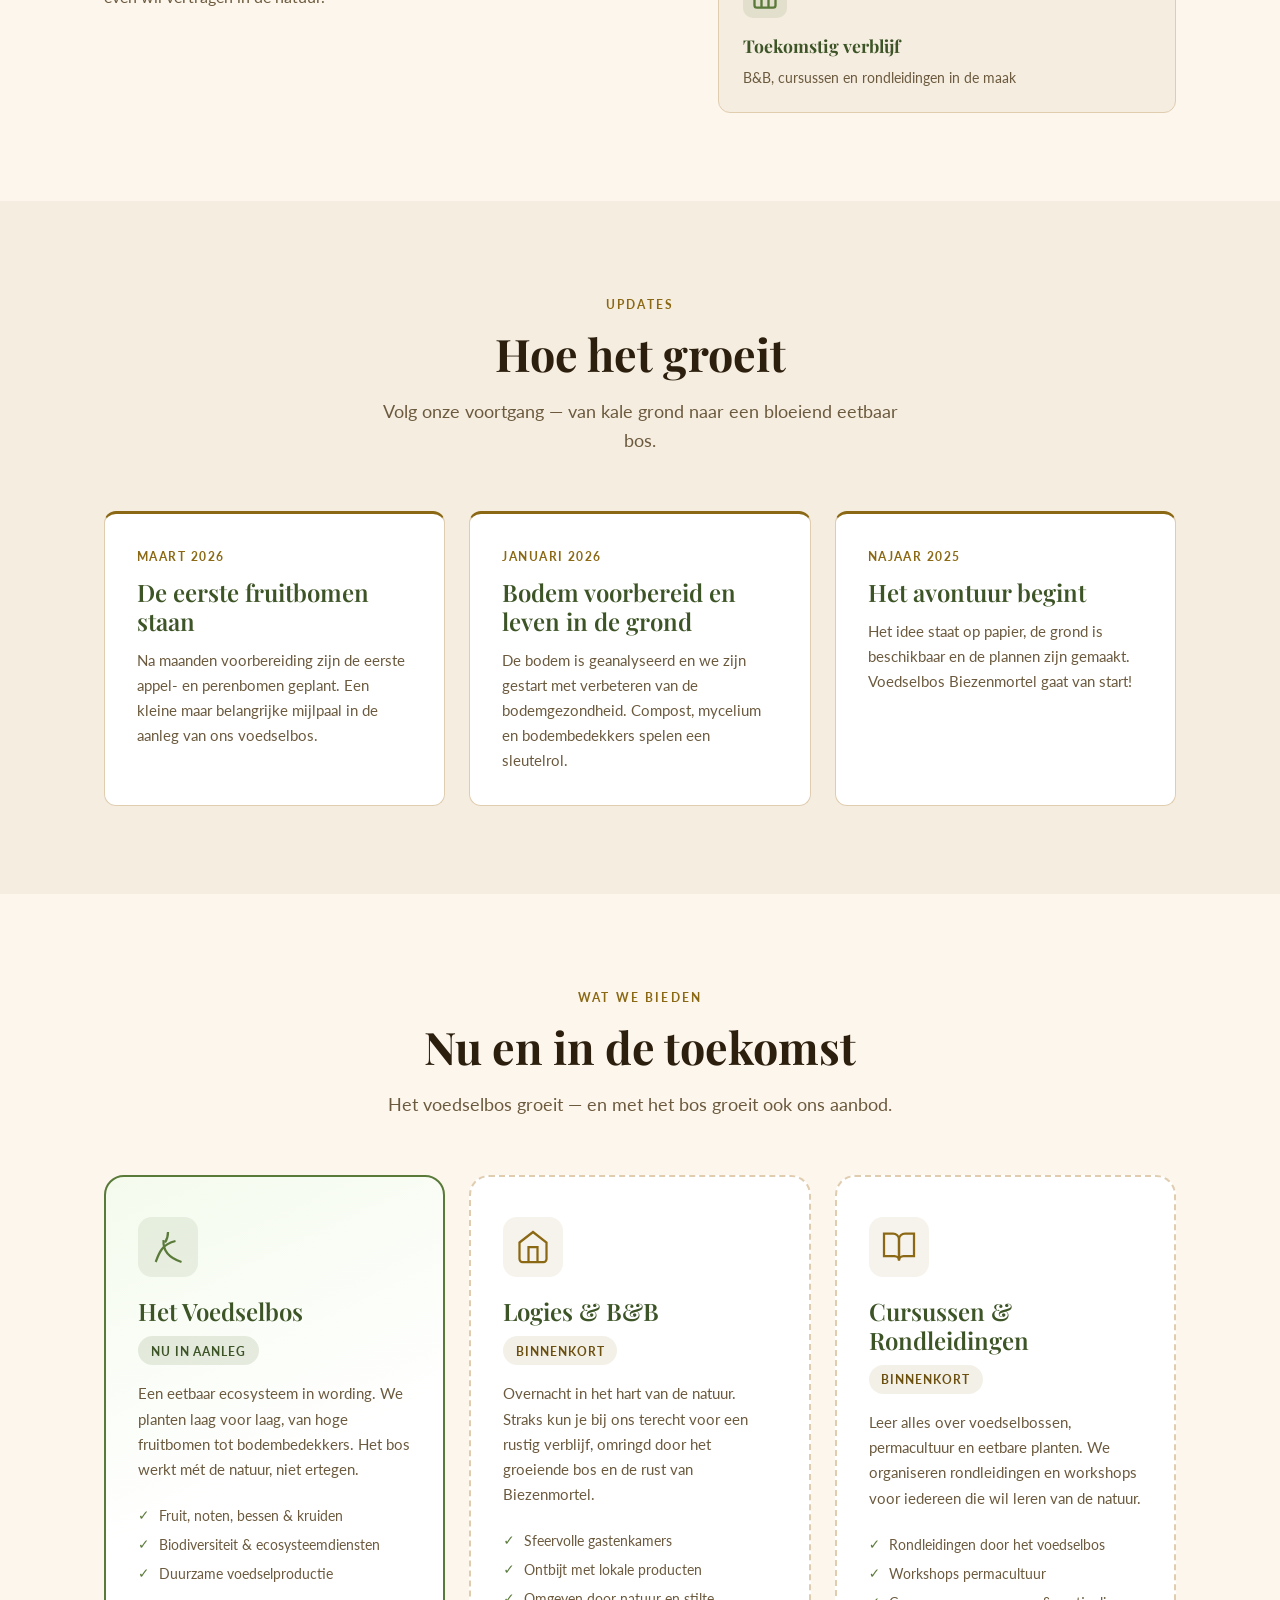
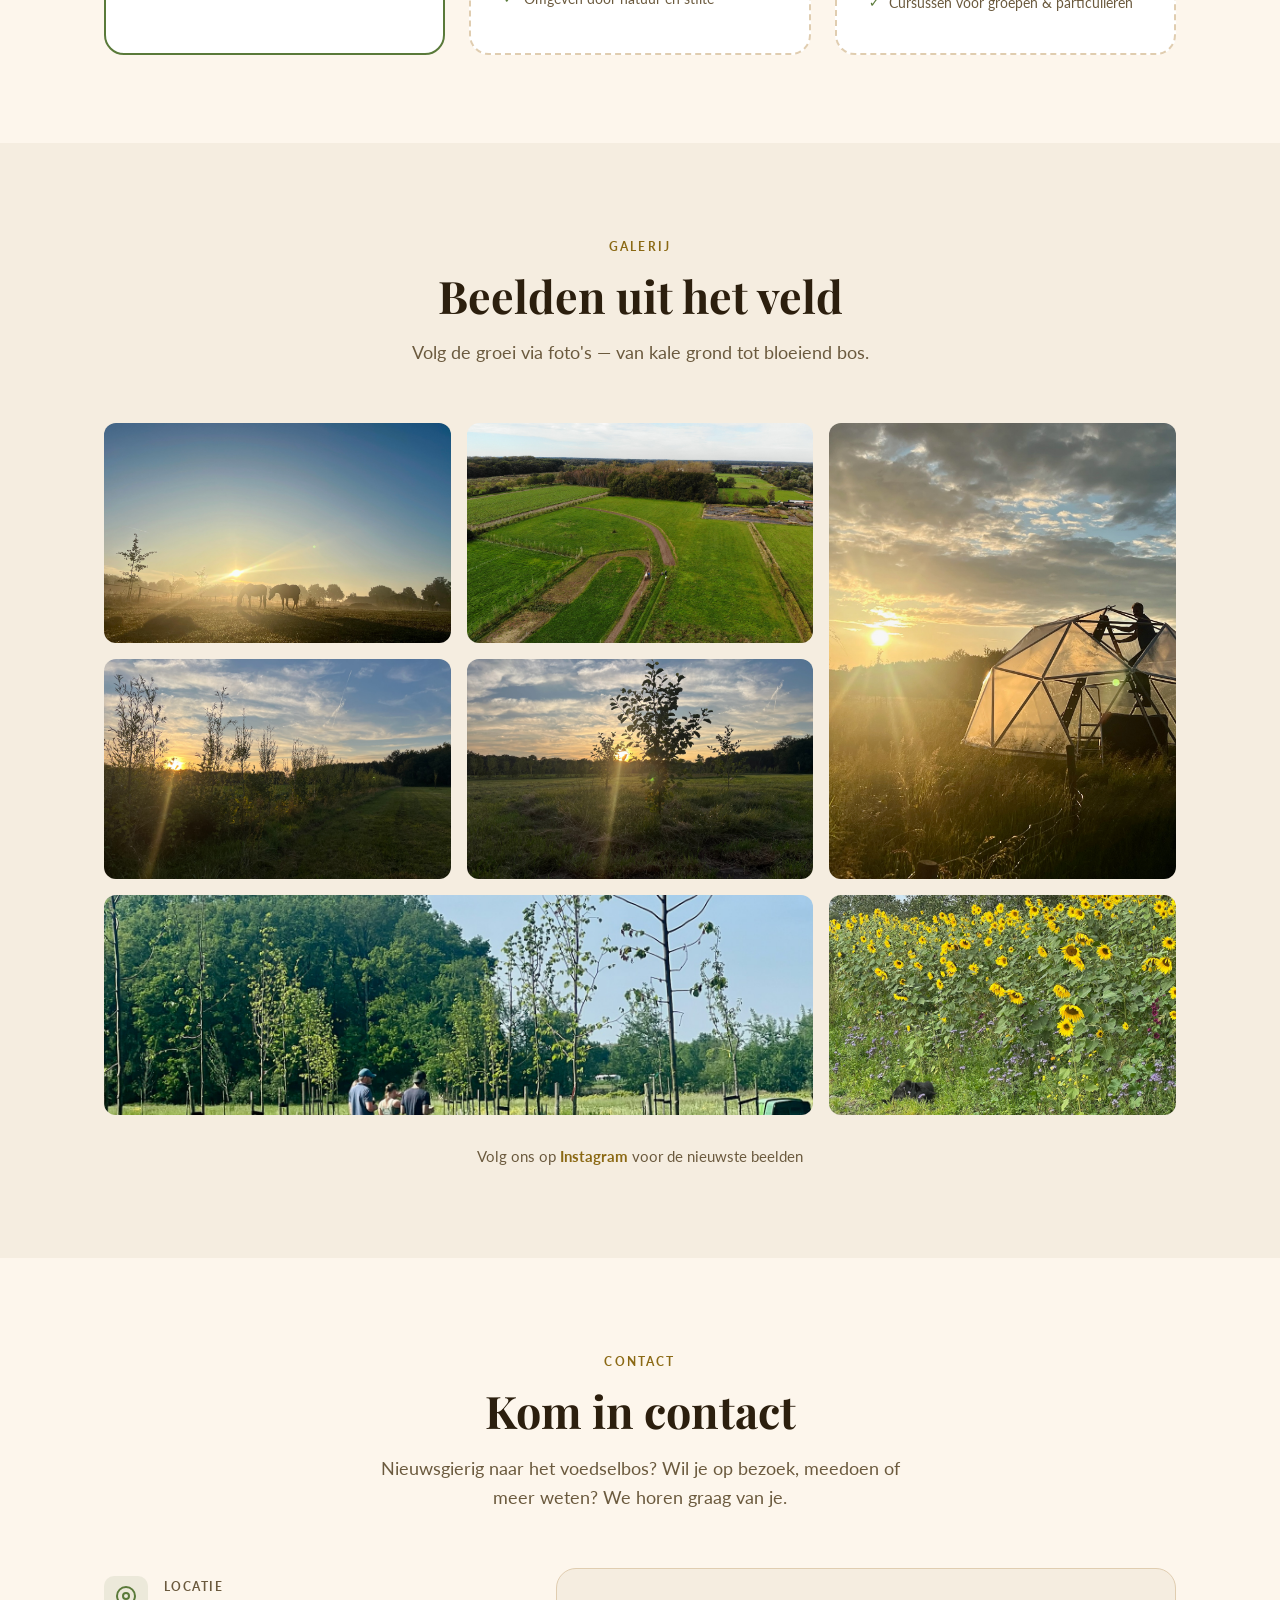
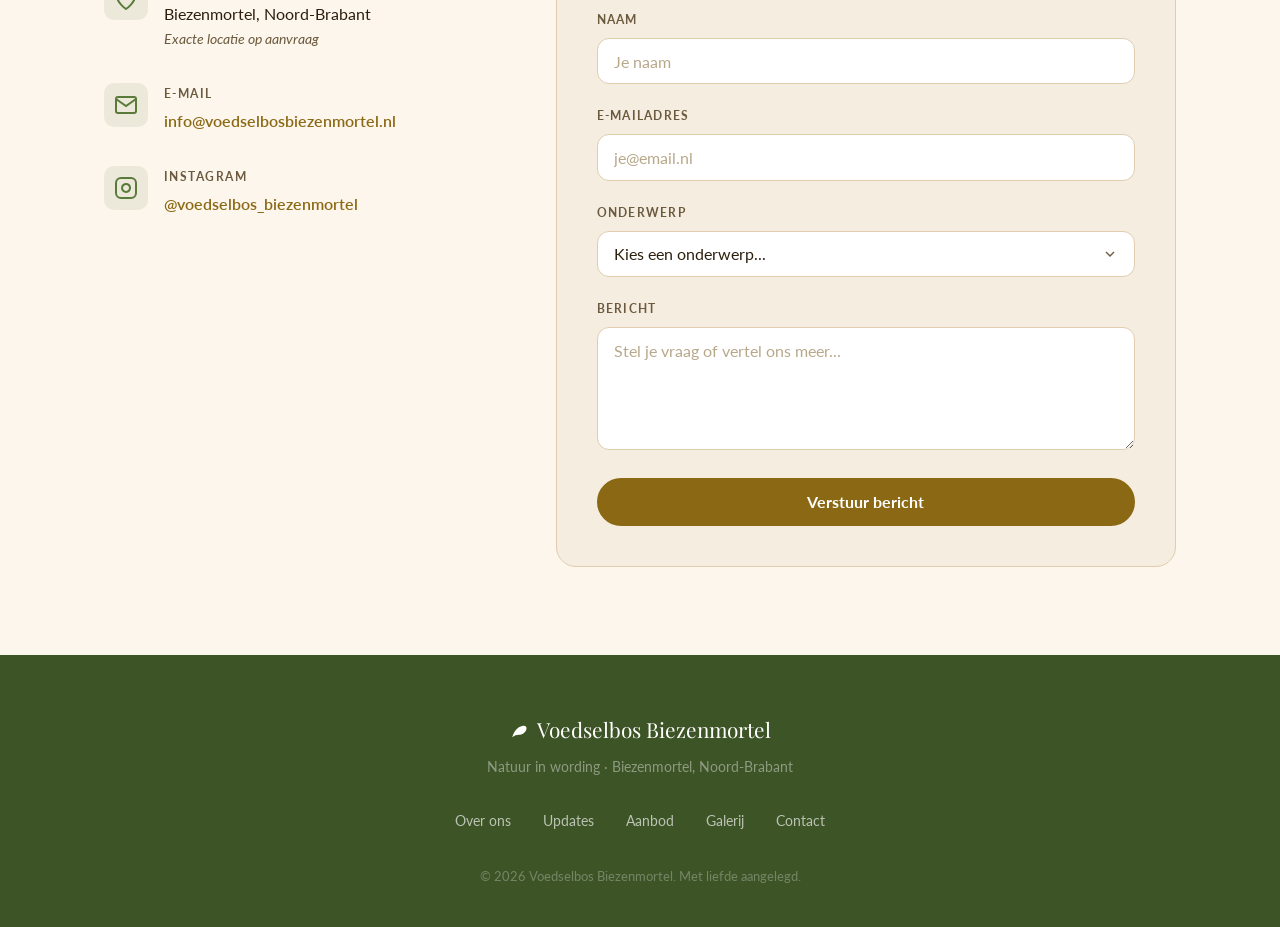
==== commit 1cc7b7bc: "voeg galerij-foto's toe en update Instagram-link - 7 foto's geselecteerd voor de galerij (zonsonderg" ====
--- a/index.html
+++ b/index.html
@@ -188,57 +188,15 @@
         <p class="section-intro">Volg de groei via foto's — van kale grond tot bloeiend bos.</p>
       </div>
       <div class="galerij-grid">
-        <!--
-          HOE FOTO'S TOEVOEGEN:
-          1. Maak een map 'images/' in deze projectmap
-          2. Zet je foto's daarin (bijv. foto1.jpg, foto2.jpg, ...)
-          3. Vervang elke <div class="foto-placeholder"> door:
-             <img src="images/foto1.jpg" alt="Jouw beschrijving" class="galerij-foto">
-        -->
-        <div class="foto-placeholder">
-          <div class="foto-inner">
-            <svg width="36" height="36" viewBox="0 0 24 24" fill="none" stroke="currentColor" stroke-width="1.5" aria-hidden="true"><rect x="3" y="5" width="18" height="14" rx="2"/><circle cx="12" cy="12" r="3"/><path d="M3 9h18"/></svg>
-            <p>Foto 1</p>
-            <small><code>images/foto1.jpg</code></small>
-          </div>
-        </div>
-        <div class="foto-placeholder">
-          <div class="foto-inner">
-            <svg width="36" height="36" viewBox="0 0 24 24" fill="none" stroke="currentColor" stroke-width="1.5" aria-hidden="true"><rect x="3" y="5" width="18" height="14" rx="2"/><circle cx="12" cy="12" r="3"/><path d="M3 9h18"/></svg>
-            <p>Foto 2</p>
-            <small><code>images/foto2.jpg</code></small>
-          </div>
-        </div>
-        <div class="foto-placeholder foto-tall">
-          <div class="foto-inner">
-            <svg width="36" height="36" viewBox="0 0 24 24" fill="none" stroke="currentColor" stroke-width="1.5" aria-hidden="true"><rect x="3" y="5" width="18" height="14" rx="2"/><circle cx="12" cy="12" r="3"/><path d="M3 9h18"/></svg>
-            <p>Foto 3 (groot)</p>
-            <small><code>images/foto3.jpg</code></small>
-          </div>
-        </div>
-        <div class="foto-placeholder">
-          <div class="foto-inner">
-            <svg width="36" height="36" viewBox="0 0 24 24" fill="none" stroke="currentColor" stroke-width="1.5" aria-hidden="true"><rect x="3" y="5" width="18" height="14" rx="2"/><circle cx="12" cy="12" r="3"/><path d="M3 9h18"/></svg>
-            <p>Foto 4</p>
-            <small><code>images/foto4.jpg</code></small>
-          </div>
-        </div>
-        <div class="foto-placeholder">
-          <div class="foto-inner">
-            <svg width="36" height="36" viewBox="0 0 24 24" fill="none" stroke="currentColor" stroke-width="1.5" aria-hidden="true"><rect x="3" y="5" width="18" height="14" rx="2"/><circle cx="12" cy="12" r="3"/><path d="M3 9h18"/></svg>
-            <p>Foto 5</p>
-            <small><code>images/foto5.jpg</code></small>
-          </div>
-        </div>
-        <div class="foto-placeholder">
-          <div class="foto-inner">
-            <svg width="36" height="36" viewBox="0 0 24 24" fill="none" stroke="currentColor" stroke-width="1.5" aria-hidden="true"><rect x="3" y="5" width="18" height="14" rx="2"/><circle cx="12" cy="12" r="3"/><path d="M3 9h18"/></svg>
-            <p>Foto 6</p>
-            <small><code>images/foto6.jpg</code></small>
-          </div>
-        </div>
-      </div>
-      <p class="galerij-hint">Volg ons op <a href="https://instagram.com/voedselbos_biezenmortel" target="_blank" rel="noopener">Instagram</a> voor de nieuwste beelden <!-- UPDATE: pas Instagram-link aan --></p>
+        <img src="images/94CD859D-5F65-4538-A252-053ACF3F2ED8.JPG" alt="Paarden in ochtendmist bij zonsopgang" class="galerij-foto">
+        <img src="images/5E47056C-95C0-4E33-B6B3-D2AC94D1AC31.JPG" alt="Drone-overzicht van het perceel in Biezenmortel" class="galerij-foto">
+        <img src="images/EBD552E5-5AE3-4982-B8E1-01028CCA3431.JPG" alt="Geodetische koepel wordt gebouwd bij zonsondergang" class="galerij-foto foto-tall">
+        <img src="images/62A38979-85D6-48C3-B355-2267B3039CED.JPG" alt="Zonsondergang langs de rij jonge bomen" class="galerij-foto">
+        <img src="images/7AF8878F-F836-4969-AD2A-6B05C248CAF4.JPG" alt="Jonge boom in silhouet bij zonsondergang" class="galerij-foto">
+        <img src="images/A7FBBAD0-FE2E-4E55-A40D-42E31846DFBD.JPG" alt="Familie wandelt tussen de rijen jonge bomen" class="galerij-foto foto-wide">
+        <img src="images/621F308D-4150-4EA2-BB36-801936FAE9A4.JPG" alt="Veld vol zonnebloemen met hond" class="galerij-foto">
+      </div>
+      <p class="galerij-hint">Volg ons op <a href="https://www.instagram.com/voedselbos_biezenmortel/" target="_blank" rel="noopener">Instagram</a> voor de nieuwste beelden</p>
     </div>
   </section>
 
@@ -278,8 +236,7 @@
             </span>
             <div>
               <strong>Instagram</strong>
-              <!-- UPDATE: Vervang door jouw echte Instagram-handle -->
-              <p><a href="https://instagram.com/voedselbos_biezenmortel" target="_blank" rel="noopener">@voedselbos_biezenmortel</a></p>
+              <p><a href="https://www.instagram.com/voedselbos_biezenmortel/" target="_blank" rel="noopener">@voedselbos_biezenmortel</a></p>
             </div>
           </div>
         </div>
--- a/styles.css
+++ b/styles.css
@@ -571,7 +571,7 @@
 .galerij-grid {
   display: grid;
   grid-template-columns: repeat(3, 1fr);
-  grid-template-rows: 220px 220px;
+  grid-template-rows: 220px 220px 220px;
   gap: 1rem;
   margin-bottom: 1.75rem;
 }
@@ -598,6 +598,10 @@
 
 .foto-tall {
   grid-row: span 2;
+}
+
+.foto-wide {
+  grid-column: span 2;
 }
 
 .foto-inner {
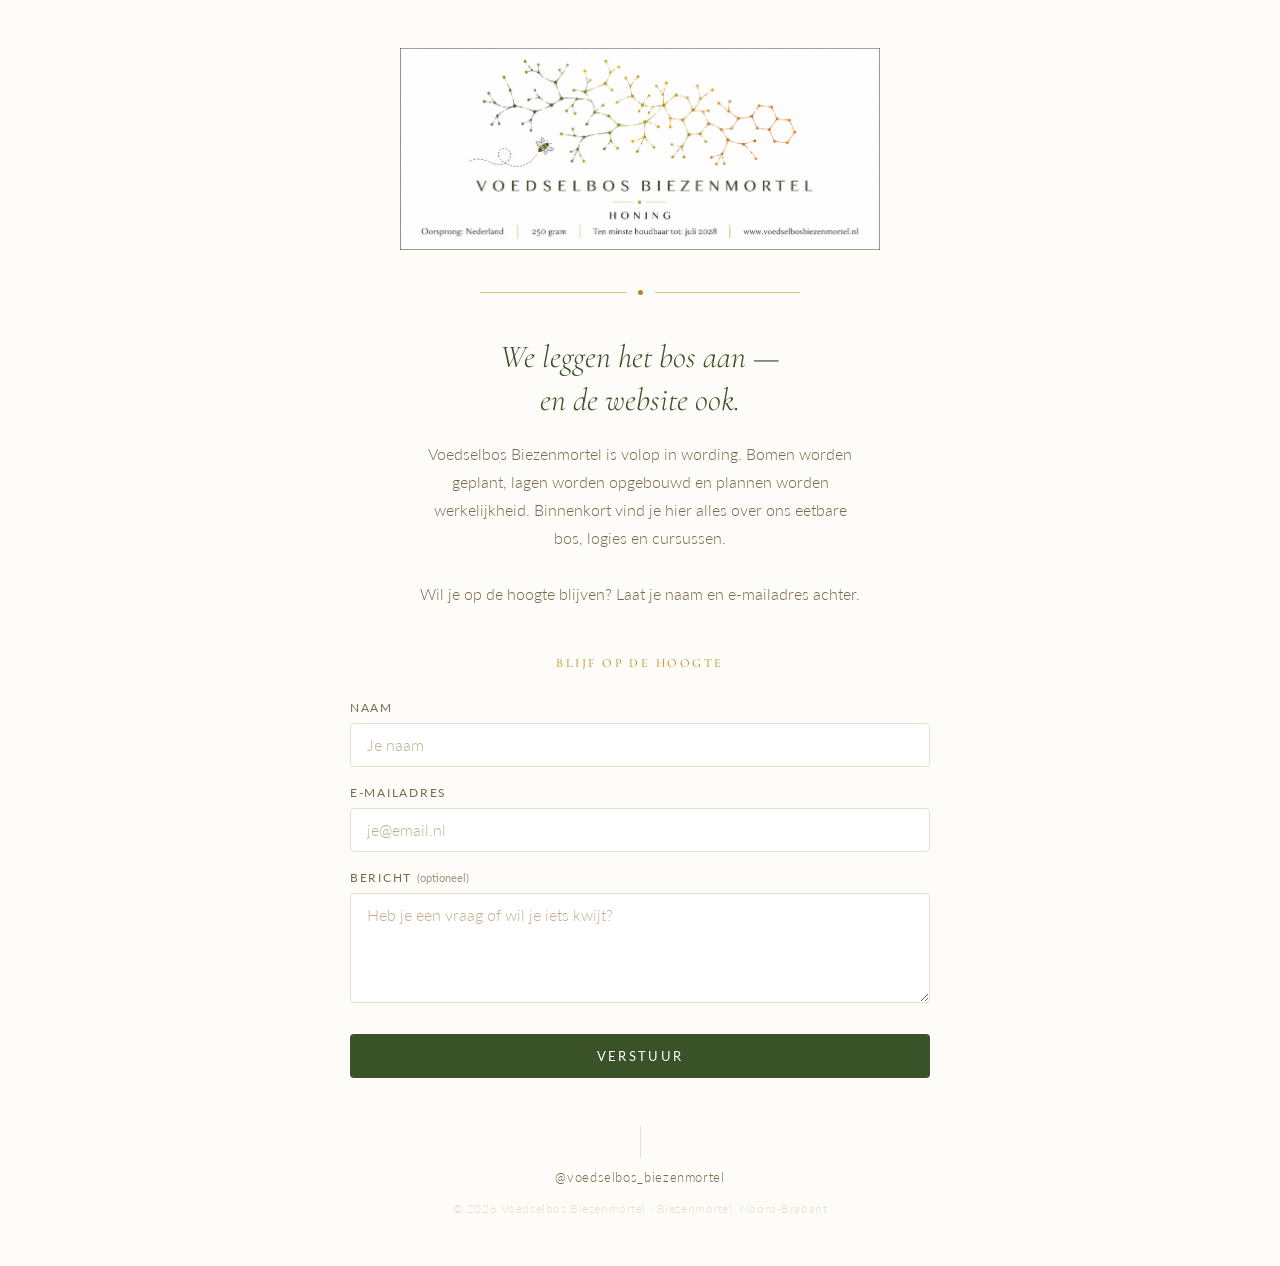
==== commit 3f5e2ca2: "voeg tijdelijke placeholder pagina toe - index.html: minimale coming-soon pagina met beeldmerk uit h" ====
--- a/index.html
+++ b/index.html
@@ -3,301 +3,287 @@
 <head>
   <meta charset="UTF-8">
   <meta name="viewport" content="width=device-width, initial-scale=1.0">
-  <title>Voedselbos Biezenmortel — Natuur in wording</title>
-  <meta name="description" content="Voedselbos Biezenmortel is een groeiend eetbaar bos in het hart van Brabant. Straks ook met logies (B&amp;B), cursussen en rondleidingen.">
-  <meta property="og:title" content="Voedselbos Biezenmortel">
-  <meta property="og:description" content="Een groeiend eetbaar landschap in het hart van Brabant — voor mens en natuur.">
-  <meta property="og:type" content="website">
-  <meta property="og:locale" content="nl_NL">
+  <title>Voedselbos Biezenmortel — Binnenkort</title>
+  <meta name="description" content="Voedselbos Biezenmortel is in aanleg. Laat je gegevens achter en blijf op de hoogte.">
   <link rel="preconnect" href="https://fonts.googleapis.com">
   <link rel="preconnect" href="https://fonts.gstatic.com" crossorigin>
-  <link href="https://fonts.googleapis.com/css2?family=Playfair+Display:ital,wght@0,400;0,600;0,700;1,400&family=Lato:wght@300;400;700&display=swap" rel="stylesheet">
-  <link rel="stylesheet" href="styles.css">
+  <link href="https://fonts.googleapis.com/css2?family=Cormorant+Garamond:ital,wght@0,300;0,400;0,500;1,300;1,400&family=Lato:wght@300;400&display=swap" rel="stylesheet">
+  <style>
+    *, *::before, *::after { box-sizing: border-box; margin: 0; padding: 0; }
+
+    :root {
+      --green:      #3a5228;
+      --gold:       #b8881a;
+      --gold-light: #d4a832;
+      --text:       #2c2416;
+      --text-light: #7a6a4e;
+      --bg:         #fdfcf8;
+      --border:     #e8dfc8;
+    }
+
+    html { font-size: 16px; }
+
+    body {
+      font-family: 'Lato', system-ui, sans-serif;
+      font-weight: 300;
+      background: var(--bg);
+      color: var(--text);
+      min-height: 100vh;
+      display: flex;
+      flex-direction: column;
+      align-items: center;
+      justify-content: center;
+      padding: 3rem 1.5rem;
+      line-height: 1.7;
+      -webkit-font-smoothing: antialiased;
+    }
+
+    .wrap {
+      width: 100%;
+      max-width: 580px;
+      display: flex;
+      flex-direction: column;
+      align-items: center;
+      gap: 0;
+    }
+
+    /* ── Logo ── */
+    .logo-img {
+      width: 100%;
+      max-width: 480px;
+      height: auto;
+      display: block;
+      margin-bottom: 2.5rem;
+    }
+
+    /* ── Divider ── */
+    .divider {
+      display: flex;
+      align-items: center;
+      gap: 0.75rem;
+      width: 100%;
+      max-width: 320px;
+      margin-bottom: 2.5rem;
+    }
+    .divider::before,
+    .divider::after {
+      content: '';
+      flex: 1;
+      height: 1px;
+      background: var(--gold);
+      opacity: 0.5;
+    }
+    .divider-dot {
+      width: 5px;
+      height: 5px;
+      border-radius: 50%;
+      background: var(--gold);
+    }
+
+    /* ── Tekst ── */
+    .tagline {
+      font-family: 'Cormorant Garamond', Georgia, serif;
+      font-size: clamp(1.5rem, 4vw, 2rem);
+      font-weight: 300;
+      font-style: italic;
+      color: var(--green);
+      text-align: center;
+      margin-bottom: 1.25rem;
+      line-height: 1.35;
+    }
+
+    .intro {
+      font-size: 0.97rem;
+      color: var(--text-light);
+      text-align: center;
+      max-width: 440px;
+      margin-bottom: 2.75rem;
+      line-height: 1.8;
+    }
+
+    /* ── Formulier ── */
+    .form-title {
+      font-family: 'Cormorant Garamond', Georgia, serif;
+      font-size: 0.78rem;
+      font-weight: 400;
+      letter-spacing: 0.2em;
+      text-transform: uppercase;
+      color: var(--gold);
+      text-align: center;
+      margin-bottom: 1.5rem;
+    }
+
+    form {
+      width: 100%;
+      display: flex;
+      flex-direction: column;
+      gap: 1rem;
+    }
+
+    label {
+      display: block;
+      font-size: 0.72rem;
+      font-weight: 400;
+      letter-spacing: 0.15em;
+      text-transform: uppercase;
+      color: var(--text-light);
+      margin-bottom: 0.35rem;
+    }
+
+    input, textarea {
+      width: 100%;
+      padding: 0.75rem 1rem;
+      background: white;
+      border: 1px solid var(--border);
+      border-radius: 4px;
+      font-family: 'Lato', system-ui, sans-serif;
+      font-size: 0.97rem;
+      font-weight: 300;
+      color: var(--text);
+      transition: border-color 0.25s;
+      -webkit-appearance: none;
+    }
+    input:focus, textarea:focus {
+      outline: none;
+      border-color: var(--gold-light);
+    }
+    input::placeholder, textarea::placeholder {
+      color: #c0b090;
+    }
+    textarea { resize: vertical; min-height: 110px; }
+
+    button {
+      margin-top: 0.5rem;
+      padding: 0.85rem 2rem;
+      background: var(--green);
+      color: white;
+      border: none;
+      border-radius: 4px;
+      font-family: 'Lato', system-ui, sans-serif;
+      font-size: 0.8rem;
+      font-weight: 400;
+      letter-spacing: 0.18em;
+      text-transform: uppercase;
+      cursor: pointer;
+      transition: background 0.25s, transform 0.2s;
+    }
+    button:hover {
+      background: #2a3d1c;
+      transform: translateY(-1px);
+    }
+
+    /* ── Footer ── */
+    .footer {
+      margin-top: 3rem;
+      display: flex;
+      flex-direction: column;
+      align-items: center;
+      gap: 0.6rem;
+    }
+    .footer-divider {
+      width: 1px;
+      height: 32px;
+      background: var(--border);
+    }
+    .footer a {
+      font-size: 0.8rem;
+      color: var(--text-light);
+      text-decoration: none;
+      letter-spacing: 0.05em;
+      transition: color 0.2s;
+    }
+    .footer a:hover { color: var(--gold); }
+    .footer-copy {
+      font-size: 0.72rem;
+      color: var(--border);
+      letter-spacing: 0.05em;
+    }
+
+    /* ── Succes ── */
+    .success-msg {
+      display: none;
+      text-align: center;
+      padding: 1.5rem;
+      border: 1px solid var(--gold-light);
+      border-radius: 4px;
+      background: rgba(184, 136, 26, 0.06);
+    }
+    .success-msg p {
+      font-family: 'Cormorant Garamond', Georgia, serif;
+      font-style: italic;
+      font-size: 1.15rem;
+      color: var(--green);
+    }
+    .success-msg small {
+      font-size: 0.85rem;
+      color: var(--text-light);
+    }
+  </style>
 </head>
 <body>
-
-  <!-- ===================== NAVIGATIE ===================== -->
-  <nav id="navbar">
-    <div class="nav-container">
-      <a href="#" class="nav-logo">
-        <svg width="22" height="22" viewBox="0 0 24 24" fill="none" aria-hidden="true"><path d="M12 2C8 2 4 6 4 10c0 5 8 12 8 12s8-7 8-12c0-4-4-8-8-8z" fill="currentColor" opacity=".3"/><path d="M12 2c0 0-1 4 2 7s7 3 7 3-3 3-7 3-7-4-7-4 2-9 5-9z" fill="currentColor"/></svg>
-        Voedselbos Biezenmortel
-      </a>
-      <button class="nav-toggle" id="navToggle" aria-label="Menu openen" aria-expanded="false">
-        <span></span><span></span><span></span>
-      </button>
-      <ul class="nav-links" id="navLinks">
-        <li><a href="#over">Over ons</a></li>
-        <li><a href="#nieuws">Updates</a></li>
-        <li><a href="#aanbod">Aanbod</a></li>
-        <li><a href="#galerij">Galerij</a></li>
-        <li><a href="#contact" class="nav-cta">Contact</a></li>
-      </ul>
+  <div class="wrap">
+
+    <img src="images/logo.png" alt="Voedselbos Biezenmortel" class="logo-img">
+
+    <div class="divider"><span class="divider-dot"></span></div>
+
+    <p class="tagline">We leggen het bos aan —<br>en de website ook.</p>
+
+    <p class="intro">
+      Voedselbos Biezenmortel is volop in wording. Bomen worden geplant,
+      lagen worden opgebouwd en plannen worden werkelijkheid.
+      Binnenkort vind je hier alles over ons eetbare bos, logies en cursussen.
+      <br><br>
+      Wil je op de hoogte blijven? Laat je naam en e-mailadres achter.
+    </p>
+
+    <p class="form-title">Blijf op de hoogte</p>
+
+    <form action="https://formspree.io/f/mzdjvwjb" method="POST" id="contactForm">
+      <div>
+        <label for="naam">Naam</label>
+        <input type="text" id="naam" name="naam" placeholder="Je naam" required autocomplete="name">
+      </div>
+      <div>
+        <label for="email">E-mailadres</label>
+        <input type="email" id="email" name="email" placeholder="je@email.nl" required autocomplete="email">
+      </div>
+      <div>
+        <label for="bericht">Bericht <span style="text-transform:none;letter-spacing:0;font-size:0.7rem;opacity:.7">(optioneel)</span></label>
+        <textarea id="bericht" name="bericht" placeholder="Heb je een vraag of wil je iets kwijt?"></textarea>
+      </div>
+      <button type="submit">Verstuur</button>
+    </form>
+
+    <div class="success-msg" id="successMsg">
+      <p>Dank je wel!</p>
+      <small>We houden je op de hoogte van de voortgang van het voedselbos.</small>
     </div>
-  </nav>
-
-  <!-- ===================== HERO ===================== -->
-  <section id="hero">
-    <div class="hero-bg"></div>
-    <div class="hero-content">
-      <p class="hero-label">Biezenmortel · Noord-Brabant</p>
-      <h1>Voedselbos<br><em>Biezenmortel</em></h1>
-      <p class="hero-tagline">Waar de natuur de weg wijst —<br>een eetbaar landschap in wording</p>
-      <div class="hero-buttons">
-        <a href="#over" class="btn btn-primary">Ontdek ons verhaal</a>
-        <a href="#contact" class="btn btn-outline">Neem contact op</a>
-      </div>
+
+    <div class="footer">
+      <div class="footer-divider"></div>
+      <a href="https://www.instagram.com/voedselbos_biezenmortel/" target="_blank" rel="noopener">@voedselbos_biezenmortel</a>
+      <p class="footer-copy">© 2026 Voedselbos Biezenmortel · Biezenmortel, Noord-Brabant</p>
     </div>
-    <div class="hero-wave">
-      <svg viewBox="0 0 1440 100" preserveAspectRatio="none" xmlns="http://www.w3.org/2000/svg">
-        <path d="M0,50 C240,100 480,0 720,50 C960,100 1200,10 1440,50 L1440,100 L0,100 Z" fill="#fdf6ec"/>
-      </svg>
-    </div>
-  </section>
-
-  <!-- ===================== OVER ONS ===================== -->
-  <section id="over" class="section">
-    <div class="container">
-      <div class="section-header">
-        <span class="section-label">Over ons</span>
-        <h2>Een bos dat groeit,<br>generatie na generatie</h2>
-      </div>
-      <div class="over-grid">
-        <div class="over-text">
-          <p class="lead">In het groene hart van Brabant, in het charmante dorp Biezenmortel, leggen we met liefde en geduld een voedselbos aan.</p>
-          <p>Een voedselbos is een eetbaar ecosysteem — meerdere lagen beplanting die samenwerken zoals in een natuurlijk bos, maar dan vol met fruit, noten, kruiden en groenten. Van hoge fruitbomen tot bodembedekkers: elke laag heeft een functie en versterkt de rest.</p>
-          <p>We zijn momenteel volop in de <strong>aanlegfase</strong>. Stap voor stap planten we de bomen, struiken en vaste planten die dit bijzondere bos zullen vormen. Het vraagt tijd en geduld — maar de natuur loont.</p>
-          <p>Op termijn wordt Voedselbos Biezenmortel niet alleen een productieve tuin, maar ook een plek voor <strong>overnachters</strong>, mensen die willen <strong>leren</strong>, en iedereen die even wil vertragen in de natuur.</p>
-        </div>
-        <div class="over-stats">
-          <div class="stat-card">
-            <span class="stat-icon">
-              <svg width="28" height="28" viewBox="0 0 24 24" fill="none" stroke="currentColor" stroke-width="2"><path d="M12 2a7 7 0 0 1 7 7c0 5-7 13-7 13S5 14 5 9a7 7 0 0 1 7-7z"/><circle cx="12" cy="9" r="2.5"/></svg>
-            </span>
-            <strong>Aanlegfase</strong>
-            <p>We bouwen aan de basis van het bos, laag voor laag</p>
-          </div>
-          <div class="stat-card">
-            <span class="stat-icon">
-              <svg width="28" height="28" viewBox="0 0 24 24" fill="none" stroke="currentColor" stroke-width="2"><path d="M17 8C8 10 5.9 16.17 3.82 22"/><path d="M9.05 7.4C8.5 14 12 19 21 22"/></svg>
-            </span>
-            <strong>Meerdere lagen</strong>
-            <p>Van kroontjes tot bodembedekkers — een compleet ecosysteem</p>
-          </div>
-          <div class="stat-card">
-            <span class="stat-icon">
-              <svg width="28" height="28" viewBox="0 0 24 24" fill="none" stroke="currentColor" stroke-width="2"><path d="M3 9l9-7 9 7v11a2 2 0 0 1-2 2H5a2 2 0 0 1-2-2z"/><polyline points="9 22 9 12 15 12 15 22"/></svg>
-            </span>
-            <strong>Toekomstig verblijf</strong>
-            <p>B&amp;B, cursussen en rondleidingen in de maak</p>
-          </div>
-        </div>
-      </div>
-    </div>
-  </section>
-
-  <!-- ===================== NIEUWS / UPDATES ===================== -->
-  <section id="nieuws" class="section section-alt">
-    <div class="container">
-      <div class="section-header">
-        <span class="section-label">Updates</span>
-        <h2>Hoe het groeit</h2>
-        <p class="section-intro">Volg onze voortgang — van kale grond naar een bloeiend eetbaar bos.</p>
-      </div>
-      <div class="nieuws-grid">
-        <article class="nieuws-card">
-          <div class="nieuws-datum">Maart 2026</div>
-          <h3>De eerste fruitbomen staan</h3>
-          <p>Na maanden voorbereiding zijn de eerste appel- en perenbomen geplant. Een kleine maar belangrijke mijlpaal in de aanleg van ons voedselbos.</p>
-          <!-- UPDATE: Vervang door jouw eigen nieuwsbericht -->
-        </article>
-        <article class="nieuws-card">
-          <div class="nieuws-datum">Januari 2026</div>
-          <h3>Bodem voorbereid en leven in de grond</h3>
-          <p>De bodem is geanalyseerd en we zijn gestart met verbeteren van de bodemgezondheid. Compost, mycelium en bodembedekkers spelen een sleutelrol.</p>
-          <!-- UPDATE: Vervang door jouw eigen nieuwsbericht -->
-        </article>
-        <article class="nieuws-card">
-          <div class="nieuws-datum">Najaar 2025</div>
-          <h3>Het avontuur begint</h3>
-          <p>Het idee staat op papier, de grond is beschikbaar en de plannen zijn gemaakt. Voedselbos Biezenmortel gaat van start!</p>
-          <!-- UPDATE: Vervang door jouw eigen nieuwsbericht -->
-        </article>
-      </div>
-    </div>
-  </section>
-
-  <!-- ===================== AANBOD ===================== -->
-  <section id="aanbod" class="section">
-    <div class="container">
-      <div class="section-header">
-        <span class="section-label">Wat we bieden</span>
-        <h2>Nu en in de toekomst</h2>
-        <p class="section-intro">Het voedselbos groeit — en met het bos groeit ook ons aanbod.</p>
-      </div>
-      <div class="aanbod-grid">
-        <div class="aanbod-card aanbod-active">
-          <div class="aanbod-icon">
-            <svg width="36" height="36" viewBox="0 0 24 24" fill="none" stroke="currentColor" stroke-width="1.5"><path d="M17 8C8 10 5.9 16.17 3.82 22"/><path d="M9.05 7.4C8.5 14 12 19 21 22"/><path d="M12 2c0 4-2 7-2 7"/></svg>
-          </div>
-          <h3>Het Voedselbos</h3>
-          <span class="badge badge-active">Nu in aanleg</span>
-          <p>Een eetbaar ecosysteem in wording. We planten laag voor laag, van hoge fruitbomen tot bodembedekkers. Het bos werkt mét de natuur, niet ertegen.</p>
-          <ul>
-            <li>Fruit, noten, bessen &amp; kruiden</li>
-            <li>Biodiversiteit &amp; ecosysteemdiensten</li>
-            <li>Duurzame voedselproductie</li>
-          </ul>
-        </div>
-        <div class="aanbod-card aanbod-toekomst">
-          <div class="aanbod-icon">
-            <svg width="36" height="36" viewBox="0 0 24 24" fill="none" stroke="currentColor" stroke-width="1.5"><path d="M3 9l9-7 9 7v11a2 2 0 0 1-2 2H5a2 2 0 0 1-2-2z"/><polyline points="9 22 9 12 15 12 15 22"/></svg>
-          </div>
-          <h3>Logies &amp; B&amp;B</h3>
-          <span class="badge badge-toekomst">Binnenkort</span>
-          <p>Overnacht in het hart van de natuur. Straks kun je bij ons terecht voor een rustig verblijf, omringd door het groeiende bos en de rust van Biezenmortel.</p>
-          <ul>
-            <li>Sfeervolle gastenkamers</li>
-            <li>Ontbijt met lokale producten</li>
-            <li>Omgeven door natuur en stilte</li>
-          </ul>
-        </div>
-        <div class="aanbod-card aanbod-toekomst">
-          <div class="aanbod-icon">
-            <svg width="36" height="36" viewBox="0 0 24 24" fill="none" stroke="currentColor" stroke-width="1.5"><path d="M2 3h6a4 4 0 0 1 4 4v14a3 3 0 0 0-3-3H2z"/><path d="M22 3h-6a4 4 0 0 0-4 4v14a3 3 0 0 1 3-3h7z"/></svg>
-          </div>
-          <h3>Cursussen &amp; Rondleidingen</h3>
-          <span class="badge badge-toekomst">Binnenkort</span>
-          <p>Leer alles over voedselbossen, permacultuur en eetbare planten. We organiseren rondleidingen en workshops voor iedereen die wil leren van de natuur.</p>
-          <ul>
-            <li>Rondleidingen door het voedselbos</li>
-            <li>Workshops permacultuur</li>
-            <li>Cursussen voor groepen &amp; particulieren</li>
-          </ul>
-        </div>
-      </div>
-    </div>
-  </section>
-
-  <!-- ===================== GALERIJ ===================== -->
-  <section id="galerij" class="section section-alt">
-    <div class="container">
-      <div class="section-header">
-        <span class="section-label">Galerij</span>
-        <h2>Beelden uit het veld</h2>
-        <p class="section-intro">Volg de groei via foto's — van kale grond tot bloeiend bos.</p>
-      </div>
-      <div class="galerij-grid">
-        <img src="images/94CD859D-5F65-4538-A252-053ACF3F2ED8.JPG" alt="Paarden in ochtendmist bij zonsopgang" class="galerij-foto">
-        <img src="images/5E47056C-95C0-4E33-B6B3-D2AC94D1AC31.JPG" alt="Drone-overzicht van het perceel in Biezenmortel" class="galerij-foto">
-        <img src="images/EBD552E5-5AE3-4982-B8E1-01028CCA3431.JPG" alt="Geodetische koepel wordt gebouwd bij zonsondergang" class="galerij-foto foto-tall">
-        <img src="images/62A38979-85D6-48C3-B355-2267B3039CED.JPG" alt="Zonsondergang langs de rij jonge bomen" class="galerij-foto">
-        <img src="images/7AF8878F-F836-4969-AD2A-6B05C248CAF4.JPG" alt="Jonge boom in silhouet bij zonsondergang" class="galerij-foto">
-        <img src="images/A7FBBAD0-FE2E-4E55-A40D-42E31846DFBD.JPG" alt="Familie wandelt tussen de rijen jonge bomen" class="galerij-foto foto-wide">
-        <img src="images/621F308D-4150-4EA2-BB36-801936FAE9A4.JPG" alt="Veld vol zonnebloemen met hond" class="galerij-foto">
-      </div>
-      <p class="galerij-hint">Volg ons op <a href="https://www.instagram.com/voedselbos_biezenmortel/" target="_blank" rel="noopener">Instagram</a> voor de nieuwste beelden</p>
-    </div>
-  </section>
-
-  <!-- ===================== CONTACT ===================== -->
-  <section id="contact" class="section">
-    <div class="container">
-      <div class="section-header">
-        <span class="section-label">Contact</span>
-        <h2>Kom in contact</h2>
-        <p class="section-intro">Nieuwsgierig naar het voedselbos? Wil je op bezoek, meedoen of meer weten? We horen graag van je.</p>
-      </div>
-      <div class="contact-grid">
-        <div class="contact-info">
-          <div class="contact-item">
-            <span class="contact-icon" aria-hidden="true">
-              <svg width="24" height="24" viewBox="0 0 24 24" fill="none" stroke="currentColor" stroke-width="2"><path d="M21 10c0 7-9 13-9 13s-9-6-9-13a9 9 0 0 1 18 0z"/><circle cx="12" cy="10" r="3"/></svg>
-            </span>
-            <div>
-              <strong>Locatie</strong>
-              <p>Biezenmortel, Noord-Brabant<br><em>Exacte locatie op aanvraag</em></p>
-              <!-- UPDATE: Voeg hier het exacte adres toe indien gewenst -->
-            </div>
-          </div>
-          <div class="contact-item">
-            <span class="contact-icon" aria-hidden="true">
-              <svg width="24" height="24" viewBox="0 0 24 24" fill="none" stroke="currentColor" stroke-width="2"><path d="M4 4h16c1.1 0 2 .9 2 2v12c0 1.1-.9 2-2 2H4c-1.1 0-2-.9-2-2V6c0-1.1.9-2 2-2z"/><polyline points="22,6 12,13 2,6"/></svg>
-            </span>
-            <div>
-              <strong>E-mail</strong>
-              <!-- UPDATE: Vervang door jouw echte e-mailadres -->
-              <p><a href="mailto:info@voedselbos-biezenmortel.nl">info@voedselbosbiezenmortel.nl</a></p>
-            </div>
-          </div>
-          <div class="contact-item">
-            <span class="contact-icon" aria-hidden="true">
-              <svg width="24" height="24" viewBox="0 0 24 24" fill="none" stroke="currentColor" stroke-width="2"><rect x="2" y="2" width="20" height="20" rx="5"/><path d="M16 11.37A4 4 0 1 1 12.63 8 4 4 0 0 1 16 11.37z"/><line x1="17.5" y1="6.5" x2="17.51" y2="6.5"/></svg>
-            </span>
-            <div>
-              <strong>Instagram</strong>
-              <p><a href="https://www.instagram.com/voedselbos_biezenmortel/" target="_blank" rel="noopener">@voedselbos_biezenmortel</a></p>
-            </div>
-          </div>
-        </div>
-
-        <!--
-          CONTACTFORMULIER:
-          Dit formulier gebruikt mailto: — het opent de e-mailclient van de bezoeker.
-          Voor een volledig werkend formulier zonder e-mailclient: gebruik Formspree.io (gratis plan)
-          Stap: ga naar formspree.io, maak een form aan, vervang action="mailto:..." door
-          action="https://formspree.io/f/JOUW_FORM_ID"
-        -->
-        <form class="contact-form" action="mailto:info@voedselbos-biezenmortel.nl" method="post" enctype="text/plain">
-          <div class="form-group">
-            <label for="naam">Naam</label>
-            <input type="text" id="naam" name="naam" placeholder="Je naam" required autocomplete="name">
-          </div>
-          <div class="form-group">
-            <label for="email">E-mailadres</label>
-            <input type="email" id="email" name="email" placeholder="je@email.nl" required autocomplete="email">
-          </div>
-          <div class="form-group">
-            <label for="onderwerp">Onderwerp</label>
-            <select id="onderwerp" name="onderwerp">
-              <option value="">Kies een onderwerp...</option>
-              <option value="bezoek">Bezoek aan het voedselbos</option>
-              <option value="bb">Logies &amp; B&amp;B</option>
-              <option value="cursus">Cursus of rondleiding</option>
-              <option value="anders">Anders</option>
-            </select>
-          </div>
-          <div class="form-group">
-            <label for="bericht">Bericht</label>
-            <textarea id="bericht" name="bericht" rows="5" placeholder="Stel je vraag of vertel ons meer..." required></textarea>
-          </div>
-          <button type="submit" class="btn btn-primary btn-full">Verstuur bericht</button>
-        </form>
-      </div>
-    </div>
-  </section>
-
-  <!-- ===================== FOOTER ===================== -->
-  <footer id="footer">
-    <div class="container">
-      <div class="footer-content">
-        <p class="footer-logo">
-          <svg width="20" height="20" viewBox="0 0 24 24" fill="currentColor" aria-hidden="true"><path d="M17 8C8 10 5.9 16.17 3.82 22c2.5-2 5.5-3 8.18-3C16.68 19 21 15 21 11c0-1.5-.5-3-4-3z"/></svg>
-          Voedselbos Biezenmortel
-        </p>
-        <p class="footer-tagline">Natuur in wording · Biezenmortel, Noord-Brabant</p>
-        <nav class="footer-nav" aria-label="Footer navigatie">
-          <a href="#over">Over ons</a>
-          <a href="#nieuws">Updates</a>
-          <a href="#aanbod">Aanbod</a>
-          <a href="#galerij">Galerij</a>
-          <a href="#contact">Contact</a>
-        </nav>
-        <p class="footer-copy">&copy; 2026 Voedselbos Biezenmortel. Met liefde aangelegd.</p>
-      </div>
-    </div>
-  </footer>
-
-  <script src="script.js"></script>
+
+  </div>
+
+  <script>
+    document.getElementById('contactForm').addEventListener('submit', function(e) {
+      e.preventDefault();
+      var form = this;
+      fetch(form.action, {
+        method: 'POST',
+        body: new FormData(form),
+        headers: { 'Accept': 'application/json' }
+      }).then(function(r) {
+        if (r.ok) {
+          form.style.display = 'none';
+          document.querySelector('.form-title').style.display = 'none';
+          document.getElementById('successMsg').style.display = 'block';
+        }
+      });
+    });
+  </script>
 </body>
 </html>
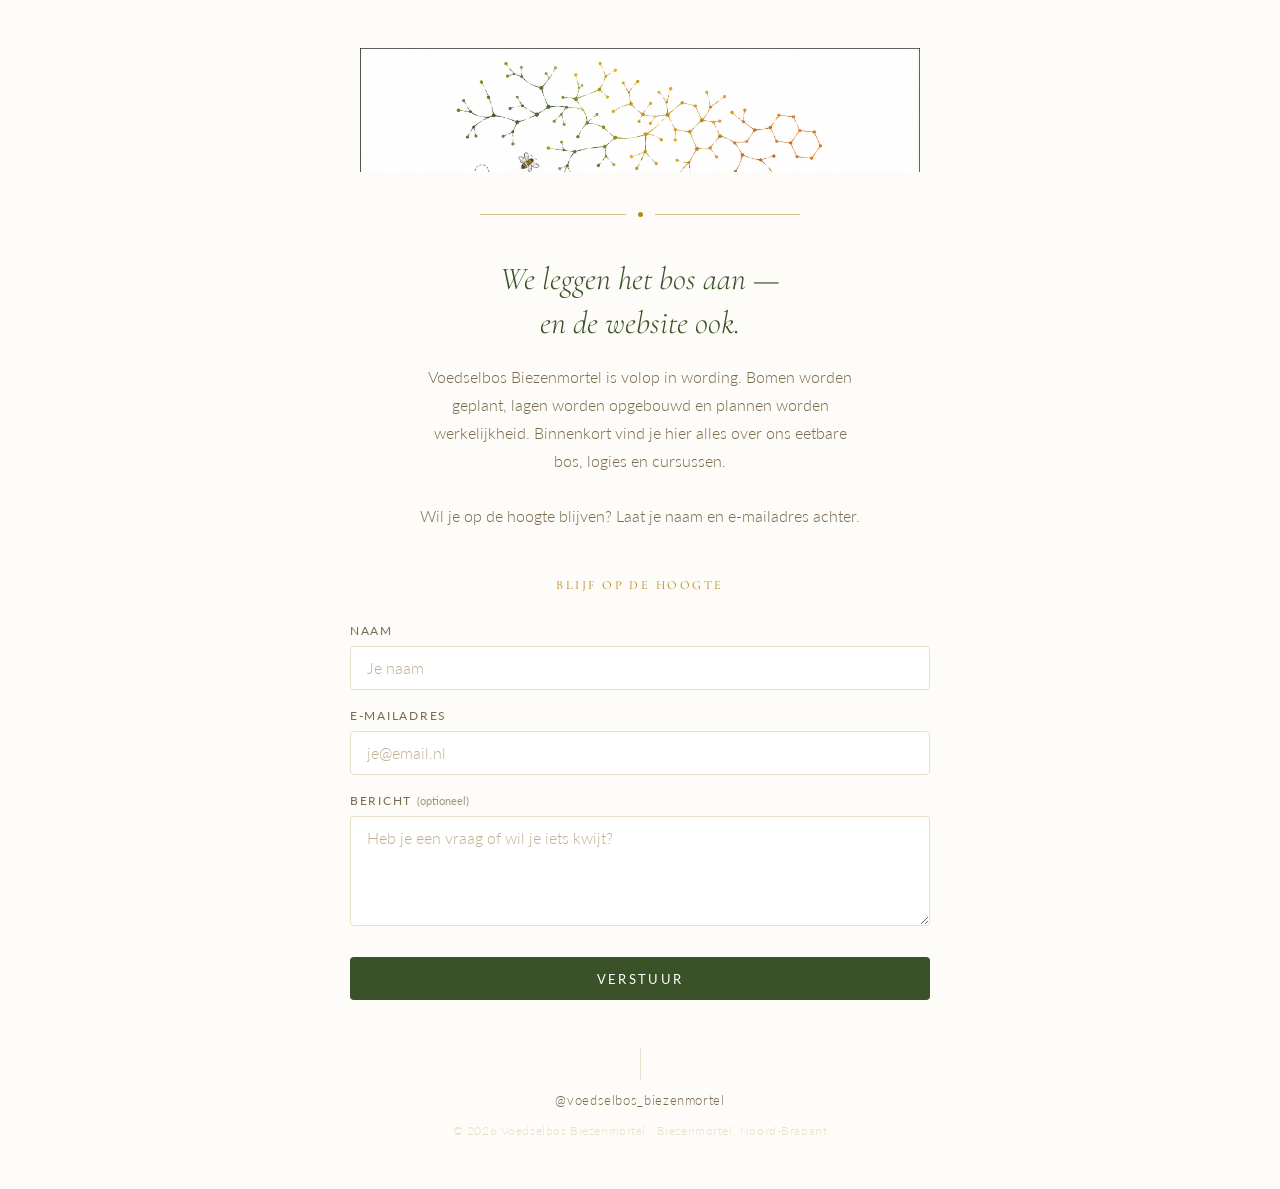
==== commit 883fcc09: "herstel logo met CSS-clip, gebruik locatieverhuur & rondleidingen Co-Authored-By: Claude Sonnet 4.6 " ====
--- a/index.html
+++ b/index.html
@@ -50,10 +50,13 @@
     /* ── Logo ── */
     .logo-img {
       width: 100%;
-      max-width: 480px;
-      height: auto;
+      max-width: 560px;
       display: block;
       margin-bottom: 2.5rem;
+      /* Verberg de onderste honingtekst door alleen de bovenste 53% te tonen */
+      aspect-ratio: 1935 / 430;
+      object-fit: cover;
+      object-position: top center;
     }
 
     /* ── Divider ── */
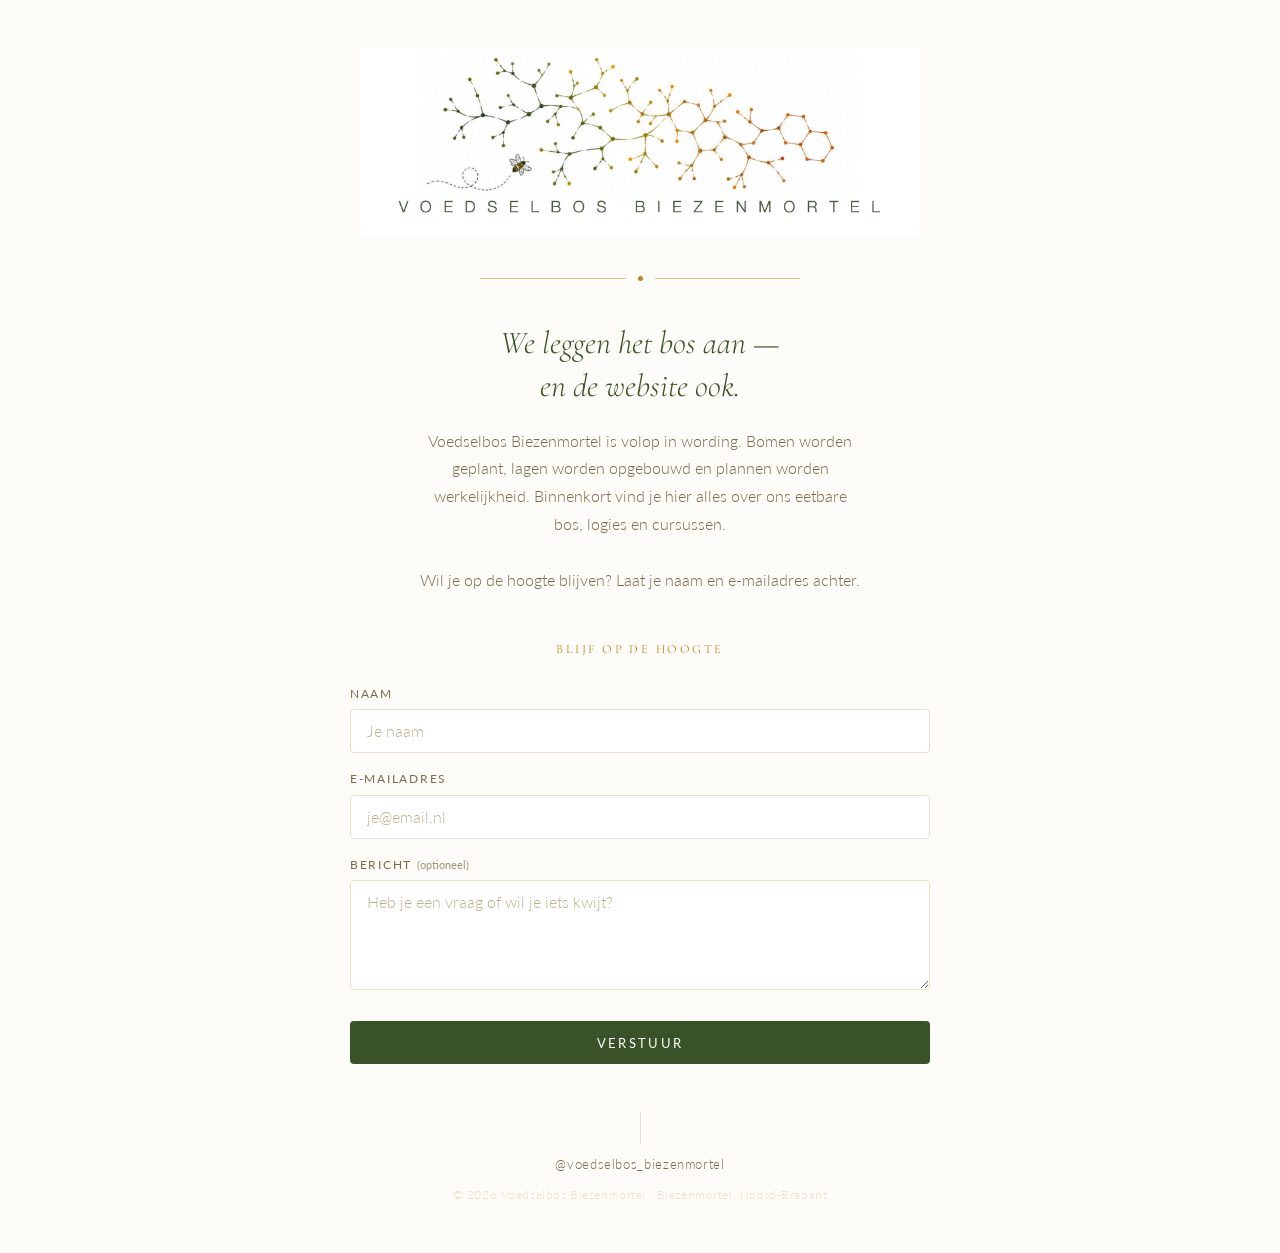
==== commit ae849b24: "gebruik nieuw schoon logo zonder honingtekst op placeholder pagina Co-Authored-By: Claude Sonnet 4.6" ====
--- a/index.html
+++ b/index.html
@@ -51,12 +51,9 @@
     .logo-img {
       width: 100%;
       max-width: 560px;
+      height: auto;
       display: block;
       margin-bottom: 2.5rem;
-      /* Verberg de onderste honingtekst door alleen de bovenste 53% te tonen */
-      aspect-ratio: 1935 / 430;
-      object-fit: cover;
-      object-position: top center;
     }
 
     /* ── Divider ── */
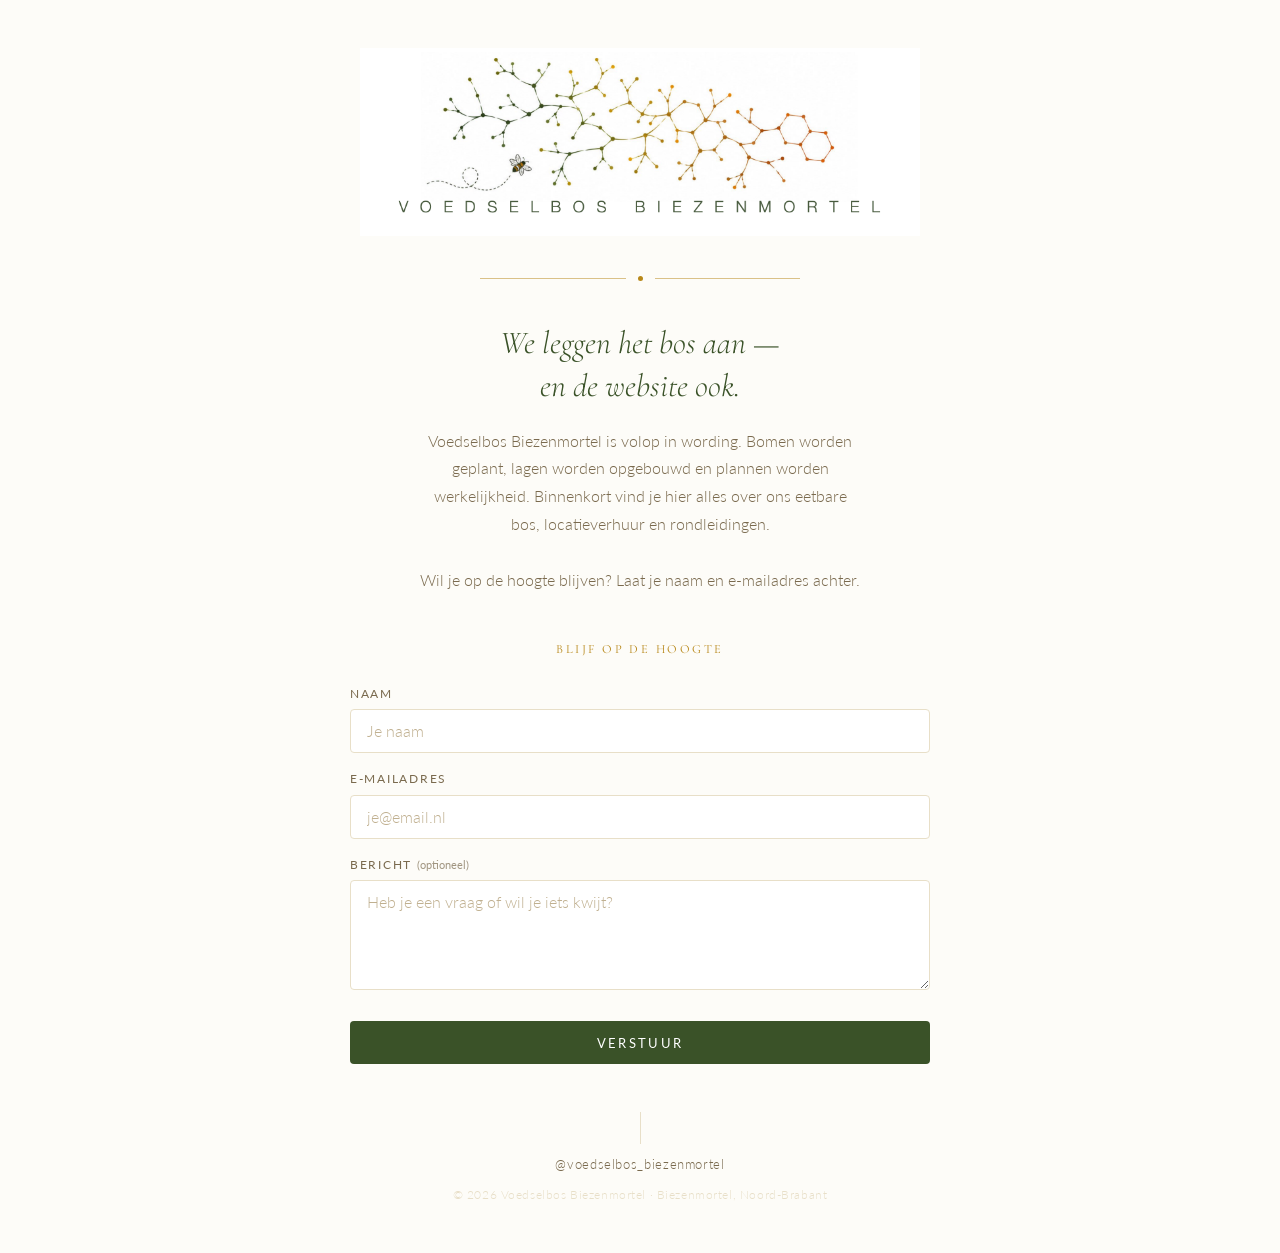
==== commit 59e9bd3f: "update tekst placeholder: cursussen → locatieverhuur en rondleidingen Co-Authored-By: Claude Sonnet " ====
--- a/index.html
+++ b/index.html
@@ -232,7 +232,7 @@
     <p class="intro">
       Voedselbos Biezenmortel is volop in wording. Bomen worden geplant,
       lagen worden opgebouwd en plannen worden werkelijkheid.
-      Binnenkort vind je hier alles over ons eetbare bos, logies en cursussen.
+      Binnenkort vind je hier alles over ons eetbare bos, locatieverhuur en rondleidingen.
       <br><br>
       Wil je op de hoogte blijven? Laat je naam en e-mailadres achter.
     </p>
